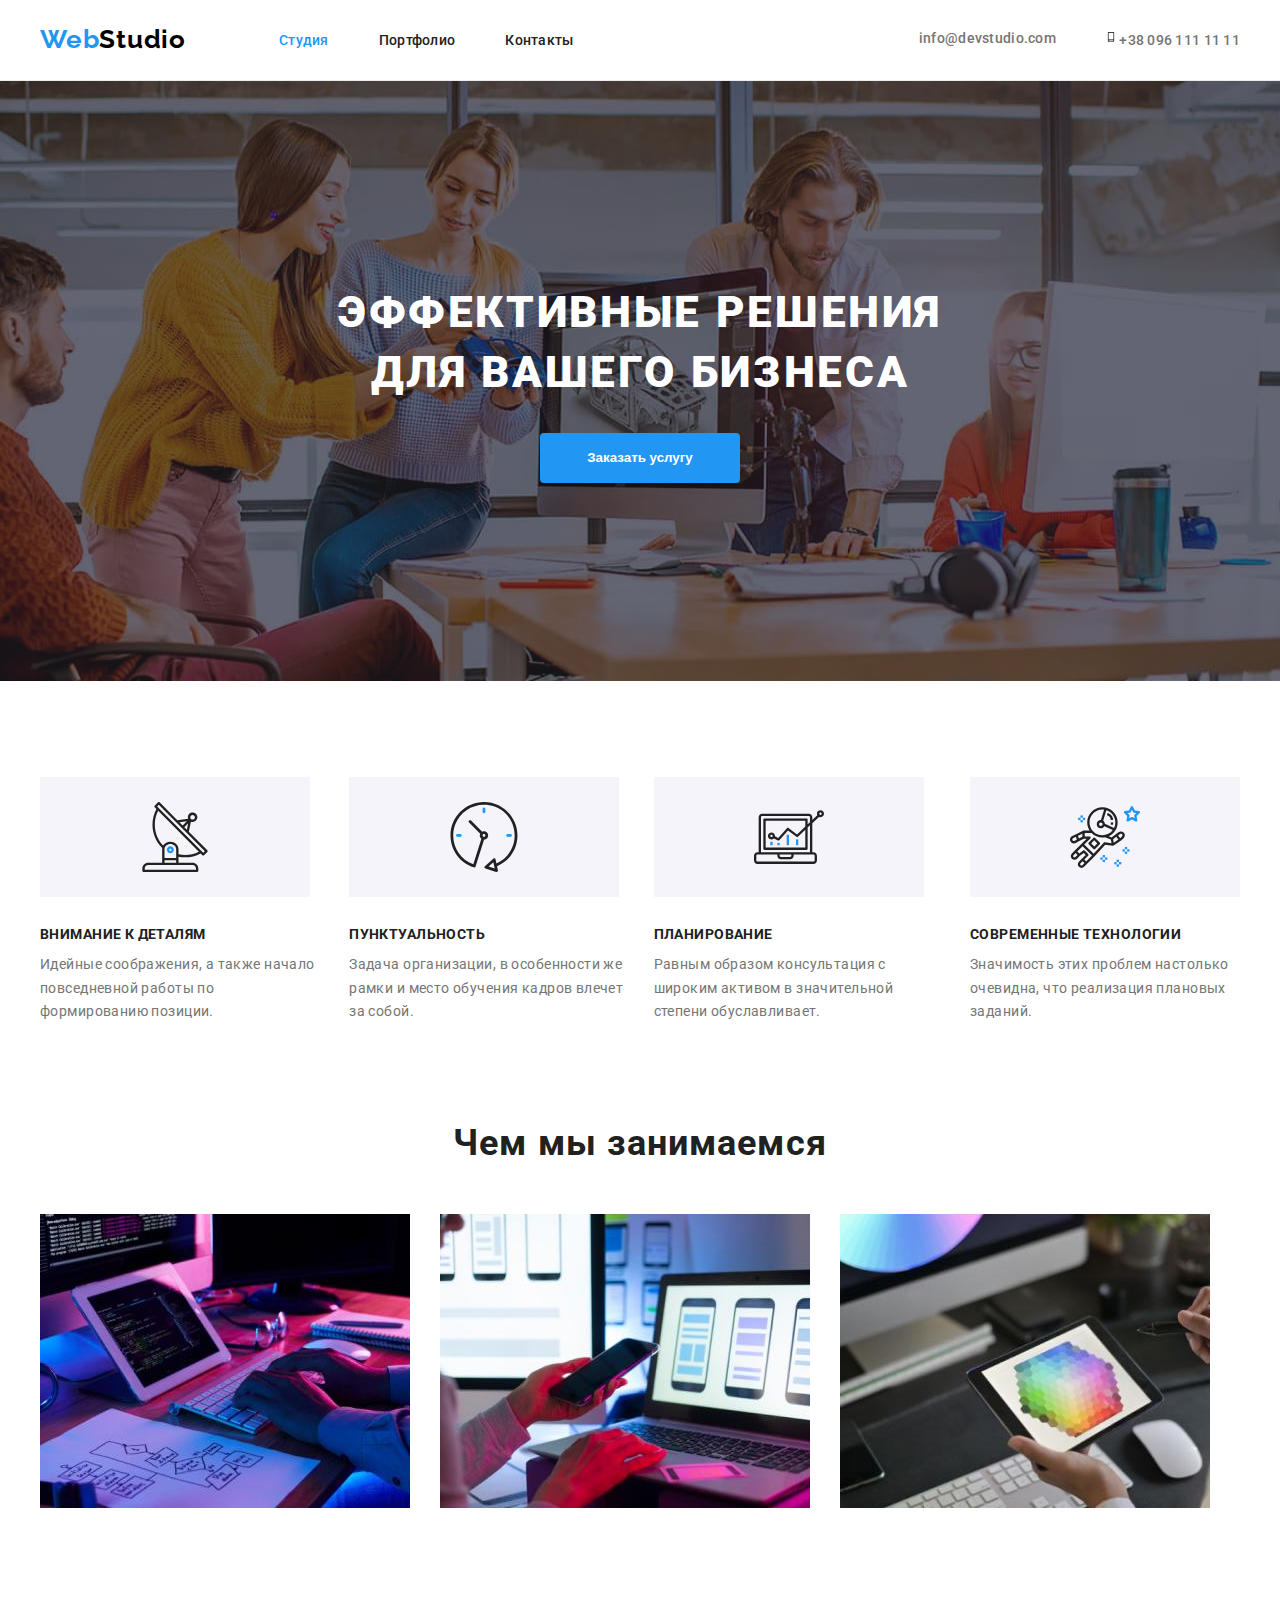
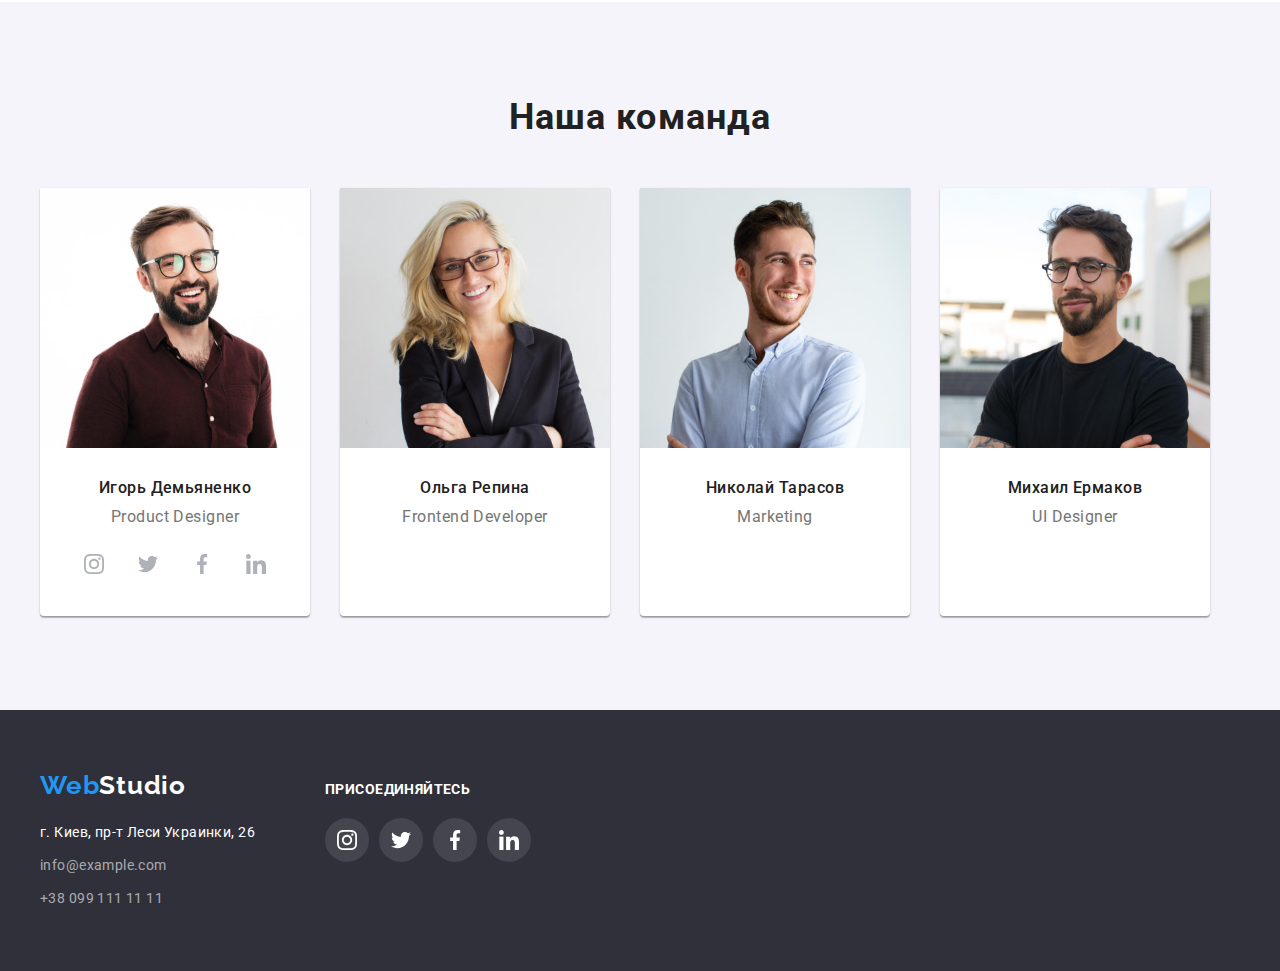
==== index.html @ 4dd2fbbe "сделал футер, но сомнительно" ====
<!DOCTYPE html>
<html lang="ru">
  <head>
    <meta charset="UTF-8" />
    <meta http-equiv="X-UA-Compatible" content="IE=edge" />
    <meta
      name="viewport"
      content="width=device-width, initial-scale=1.0"
    />
    <title>ДЗ-4: Вебстудия</title>
    <link
      href="https://fonts.googleapis.com/css2?family=Raleway:wght@700&family=Roboto:wght@400;500;700;900&display=swap"
      rel="stylesheet"
    />
    <link
      rel="stylesheet"
      href="https://cdnjs.cloudflare.com/ajax/libs/modern-normalize/1.1.0/modern-normalize.min.css"
      integrity="sha512-wpPYUAdjBVSE4KJnH1VR1HeZfpl1ub8YT/NKx4PuQ5NmX2tKuGu6U/JRp5y+Y8XG2tV+wKQpNHVUX03MfMFn9Q=="
      crossorigin="anonymous"
      referrerpolicy="no-referrer"
    />
    <link rel="stylesheet" href="./styles/styles.css" />
  </head>
  <body>
    <header class="header">
      <div class="container">
        <nav class="header-nav">
          <a href="./index.html" class="logo link"
            ><span class="logo-accent">Web</span>Studio</a
          >
          <ul class="header-nav-list list">
            <li class="header-nav-item">
              <a
                href="./index.html"
                class="header-link current-page link"
                >Студия</a
              >
            </li>
            <li class="header-nav-item">
              <a
                href="./portfolio.html"
                class="header-link link"
                >Портфолио</a
              >
            </li>
            <li class="header-nav-item">
              <a href="" class="header-link link"
                >Контакты</a
              >
            </li>
          </ul>
        </nav>
        <ul class="header-contacts list">
          <li class="header-contacts-item">
            <svg
              class="icon-envelope"
              width="16"
              height="12"
            >
              <use
                href="./images/icon/icons.svg#icon-envelope"
                class="envelope-item"
              ></use>
            </svg>
            <a
              href="mailto:info@devstudio.com"
              class="contacts-link link"
              >info@devstudio.com</a
            >
          </li>
          <li class="header-contacts-item">
            <svg
              class="icon-smartphone"
              width="10"
              height="16"
            >
              <use
                href="./images/icon/icons.svg#icon-smartphone"
                class="envelope-item"
              ></use>
            </svg>
            <a
              href="tel:+380961111111"
              class="contacts-link link"
              >+38 096 111 11 11</a
            >
          </li>
        </ul>
      </div>
    </header>
    <main class="main-page">
      <!-- Герой -->
      <section class="hero section">
        <div class="container">
          <h1 class="hero-title">
            Эффективные решения для вашего бизнеса
          </h1>
          <button type="button" class="hero-btn">
            Заказать услугу
          </button>
        </div>
      </section>

      <!-- Наши преимущества -->
      <section class="preferences section">
        <div class="container">
          <ul class="preferences-list list">
            <li class="preferences-item">
              <div class="icon-pref">
                <svg
                  class="icon-antenna"
                  width="70"
                  height="70"
                >
                  <use
                    href="./images/icon/icons.svg#icon-antenna"
                  ></use>
                </svg>
              </div>
              <h3 class="preferences-header">
                Внимание к деталям
              </h3>
              <p class="preferences-text">
                Идейные соображения, а также начало
                повседневной работы по формированию позиции.
              </p>
            </li>
            <li class="preferences-item">
              <div class="icon-pref">
                <svg
                  class="icon-antenna"
                  width="70"
                  height="70"
                >
                  <use
                    href="./images/icon/icons.svg#icon-clock"
                  ></use>
                </svg>
              </div>

              <h3 class="preferences-header">
                Пунктуальность
              </h3>
              <p class="preferences-text">
                Задача организации, в особенности же рамки и
                место обучения кадров влечет за собой.
              </p>
            </li>
            <li class="preferences-item">
              <div class="icon-pref">
                <svg
                  class="icon-antenna"
                  width="70"
                  height="70"
                >
                  <use
                    href="./images/icon/icons.svg#icon-diagram"
                  ></use>
                </svg>
              </div>

              <h3 class="preferences-header">
                Планирование
              </h3>
              <p class="preferences-text">
                Равным образом консультация с широким
                активом в значительной степени
                обуславливает.
              </p>
            </li>
            <li class="preferences-item">
              <div class="icon-pref">
                <svg
                  class="icon-antenna"
                  width="70"
                  height="70"
                >
                  <use
                    href="./images/icon/icons.svg#icon-astronaut"
                  ></use>
                </svg>
              </div>

              <h3 class="preferences-header">
                Современные технологии
              </h3>
              <p class="preferences-text">
                Значимость этих проблем настолько очевидна,
                что реализация плановых заданий.
              </p>
            </li>
          </ul>
        </div>
      </section>

      <!-- Чем мы занимаемся -->
      <section class="whatdowedo section">
        <div class="container">
          <h2 class="whatdowedo-header">
            Чем мы занимаемся
          </h2>
          <ul class="whatdowedo-list list">
            <li class="whatdowedo-item">
              <img
                src="./images/studio/box1.jpg"
                alt="Работа за ноутом"
                width="370"
              />
            </li>
            <li class="whatdowedo-item">
              <img
                src="./images/studio/box2.jpg"
                alt="Работа со смартфоном"
                width="370"
              />
            </li>
            <li class="whatdowedo-item">
              <img
                src="./images/studio/box3.jpg"
                alt="Работа с планшетом"
                width="370"
              />
            </li>
          </ul>
        </div>
      </section>

      <!-- Наша команда -->
      <section class="our-team section">
        <div class="container">
          <h2 class="our-team-header">Наша команда</h2>
          <ul class="our-team-list list">
            <li class="our-team-item">
              <img
                src="./images/studio/employee-igor.jpg"
                alt="Фото Игорь Демьяненко"
                width="270"
              />
              <div class="team-name-info">
                <h3 class="our-team-name">
                  Игорь Демьяненко
                </h3>
                <p class="our-team-position">
                  Product Designer
                </p>
                <ul class="soc-list list">
                  <li class="soc-item">
                    <a href="" class="soc-link link">
                      <svg
                        width="20"
                        height="20"
                        class="soc-icon"
                      >
                        <use
                          href="./images/icon/icons.svg#icon-instagram"
                        ></use>
                      </svg>
                    </a>
                  </li>
                  <li class="soc-item">
                    <a href="" class="soc-link">
                      <svg
                        width="20"
                        height="20"
                        class="soc-icon"
                      >
                        <use
                          href="./images/icon/icons.svg#icon-twitter"
                        ></use>
                      </svg>
                    </a>
                  </li>
                  <li class="soc-item">
                    <a href="" class="soc-link">
                      <svg
                        width="20"
                        height="20"
                        class="soc-icon"
                      >
                        <use
                          href="./images/icon/icons.svg#icon-facebook"
                        ></use>
                      </svg>
                    </a>
                  </li>
                  <li class="soc-item">
                    <a href="" class="soc-link">
                      <svg
                        width="20"
                        height="20"
                        class="soc-icon"
                      >
                        <use
                          href="./images/icon/icons.svg#icon-linkedin"
                        ></use>
                      </svg>
                    </a>
                  </li>
                </ul>
              </div>
            </li>
            <li class="our-team-item">
              <img
                src="./images/studio/employee-olga.jpg"
                alt="Фото Ольга Репина"
                width="270"
              />
              <div class="team-name-info">
                <h3 class="our-team-name">Ольга Репина</h3>
                <p class="our-team-position">
                  Frontend Developer
                </p>
              </div>
            </li>
            <li class="our-team-item">
              <img
                src="./images/studio/employee-nikolay.jpg"
                alt="Фото Николай Тарасов"
                width="270"
              />
              <div class="team-name-info">
                <h3 class="our-team-name">
                  Николай Тарасов
                </h3>
                <p class="our-team-position">Marketing</p>
              </div>
            </li>
            <li class="our-team-item">
              <img
                src="./images/studio/employee-miha.jpg"
                alt="Фото Михаил Ермаков"
                width="270"
              />
              <div class="team-name-info">
                <h3 class="our-team-name">
                  Михаил Ермаков
                </h3>
                <p class="our-team-position">UI Designer</p>
              </div>
            </li>
          </ul>
        </div>
      </section>
    </main>
    <footer class="footer">
      <div class="container">
        <div class="footer-content">
          <div class="footer-logo-address">
            <a
              href="./index.html"
              class="logo logo-alt link"
              ><span class="logo-accent">Web</span>Studio</a
            >
            <address class="footer-address">
              <ul class="list">
                <li class="address-street address-item">
                  <a
                    href="https://goo.gl/maps/F9pcSYnHc2C2oxdA9"
                    target="_blank"
                    class="footer-link link"
                    >г. Киев, пр-т Леси Украинки, 26</a
                  >
                </li>
                <li class="address-item">
                  <a
                    href="mailto:info@example.com"
                    class="footer-link link"
                    >info@example.com</a
                  >
                </li>
                <li class="address-item">
                  <a
                    href="tel:+380991111111"
                    class="footer-link link"
                    >+38 099 111 11 11</a
                  >
                </li>
              </ul>
            </address>
          </div>
          <div class="footer-social">
            <p class="soc-join">присоединяйтесь</p>
            <ul class="soc-list list">
              <li class="soc-item">
                <a href="" class="soc-link link">
                  <svg
                    width="20"
                    height="20"
                    class="soc-icon-footer"
                  >
                    <use
                      href="./images/icon/icons.svg#icon-instagram"
                    ></use>
                  </svg>
                </a>
              </li>
              <li class="soc-item">
                <a href="" class="soc-link">
                  <svg
                    width="20"
                    height="20"
                    class="soc-icon-footer"
                  >
                    <use
                      href="./images/icon/icons.svg#icon-twitter"
                    ></use>
                  </svg>
                </a>
              </li>
              <li class="soc-item">
                <a href="" class="soc-link">
                  <svg
                    width="20"
                    height="20"
                    class="soc-icon-footer"
                  >
                    <use
                      href="./images/icon/icons.svg#icon-facebook"
                    ></use>
                  </svg>
                </a>
              </li>
              <li class="soc-item">
                <a href="" class="soc-link">
                  <svg
                    width="20"
                    height="20"
                    class="soc-icon-footer"
                  >
                    <use
                      href="./images/icon/icons.svg#icon-linkedin"
                    ></use>
                  </svg>
                </a>
              </li>
            </ul>
          </div>
        </div>
      </div>
    </footer>
  </body>
</html>
---- styles/styles.css ----
:root {
  --text-color-main: #212121;
  --text-color-secondary: #757575;
  --text-colot-accent: #2196f3;
  --text-color-alt: #fff;
  --logo-color: #000;
  --bgc-color-main: #e5e5e5;
  --bgc-color-secondary: #f5f4fa;
  --btn-color-focus: #188ce8;
  --btn-color-social-focus: #2196f3;
  --text-color-footer: #2f303a;
  --icon-fill: #afb1b8;
}

body {
  font-family: "Roboto", sans-serif;
  color: var(--text-color-secondary);
}

.list {
  list-style: none;
  margin: 0;
}

.link {
  text-decoration: none;
}

/* Hiding class, making content visible only to screen readers but not visually */
.hidden {
  clip: rect(0 0 0 0);
  clip-path: inset(50%);
  height: 1px;
  overflow: hidden;
  position: absolute;
  white-space: nowrap;
  width: 1px;
}

/* agent Styles reset */
body,
h1,
h2,
h3,
ul,
ol,
p {
  margin: 0;
  padding: 0;
}

/* універсальний контейнер для всіх блоків */
.container {
  width: 1200px;
  margin: 0 auto;
  padding-left: 15px;
  padding-right: 15px;
  /* outline: 1px solid tomato; */
}

.section {
  padding-bottom: 94px;
}
/* ========================HEADER====================== */
.header {
  background-color: var(--text-color-alt);
  padding-top: 24px;
  padding-bottom: 25px;
  border-bottom: 1px solid #ececec;
}

.header-nav {
  display: flex;
  align-items: center;
}

.header-nav-list {
  display: flex;
  align-items: center;
}

.header-nav-item:not(:last-child) {
  margin-right: 50px;
}

.logo {
  color: var(--logo-color);
  font-family: "Raleway", sans-serif;
  font-weight: 700;
  font-size: 26px;
  line-height: 1.19;
  letter-spacing: 0.03em;
  margin-right: 93px;
}
.logo-accent {
  color: var(--text-colot-accent);
}

.header-link,
.header-contacts {
  color: var(--text-color-main);
  font-weight: 500;
  font-size: 14px;
  line-height: 1.14;
  letter-spacing: 0.02em;
}

.header-contacts {
  display: flex;
  margin-left: auto;
  align-items: center;
}

.header-link:focus,
.contacts-link:focus,
.header-link:hover,
.contacts-link:hover {
  color: var(--text-colot-accent);
  cursor: pointer;
}

.current-page {
  color: var(--text-colot-accent);
}
.contacts-link {
  color: var(--text-color-secondary);
}

.header-contacts-item:not(:last-child) {
  margin-right: 50px;
}

.header .container {
  display: flex;
  align-items: center;
}

.icon-smartphone {
}

.icon-envelope {
}

/* ========================FOOTER====================== */

.footer {
  background-color: var(--text-color-footer);
  padding-top: 60px;
  padding-bottom: 60px;
}

.logo-alt {
  display: inline-block;
  color: var(--text-color-alt);
  margin-bottom: 20px;
  margin-right: 0;
}

.address-street > .footer-link {
  color: var(--text-color-alt);
}

.footer-link {
  font-style: normal;
  font-size: 14px;
  line-height: 1.71;
  letter-spacing: 0.03em;
  color: rgba(255, 255, 255, 0.6);
}

.footer-link:hover,
.footer-link:focus {
  color: var(--text-colot-accent);
  cursor: pointer;
}

.address-item:not(:last-child) {
  margin-bottom: 9px;
}

.soc-join {
  color: var(--text-color-alt);
  font-weight: 700;
  font-size: 14px;
  line-height: 1.14;
  letter-spacing: 0.03em;
  text-transform: uppercase;
  margin-bottom: 20px;
}

.footer-logo-address {
  margin-right: 70px;
}

.footer-content {
  display: flex;
  justify-content: flex-start;
  align-items: center;
}

.soc-link {
  background-color: rgba(255, 255, 255, 0.1);
  margin-right: 10px;
}

.footer-social {
  align-self: flex-start;
margin-top: 12px;
}

.soc-icon-footer {
  fill: var(--text-color-alt);
}

.soc-link:nth-child(4) {
  margin-right: 0;
}

/* ========================/// STUDIO ///====================== */

/* ========================MAIN====================== */

/* ========================HERO====================== */

.hero {
  max-width: 1600px;
  margin: 0 auto;
  background-color: #c4c4c4;
  text-align: center;
  padding-top: 202px;
  padding-bottom: 198px;

  background-image: linear-gradient(
      rgba(47, 48, 58, 0.4),
      rgba(47, 48, 58, 0.4)
    ),
    url(../images/studio/bgr-office.jpg);
  background-repeat: no-repeat;
  background-position: center;
  background-size: cover;
}

.hero-title {
  margin-right: auto;
  margin-left: auto;
  margin-bottom: 30px;
  max-width: 696px;

  color: var(--text-color-alt);
  font-weight: 900;
  font-size: 44px;
  line-height: 1.36;
  letter-spacing: 0.06em;
  text-transform: uppercase;
}

.hero-btn {
  margin-right: auto;
  margin-left: auto;
  min-width: 200px;
  min-height: 50px;

  font-weight: 700;
  color: var(--text-color-alt);
  background-color: var(--text-colot-accent);
  cursor: pointer;
  padding: 10px 32px;
  border: none;
  border-radius: 4px;
  box-shadow: 0px 4px 4px rgba(0, 0, 0, 0.15);
  border-color: var(--text-colot-accent);
}

.hero-btn:focus,
.hero-btn:hover {
  background-color: var(--btn-color-focus);
}

/* ========================PREFERENCES====================== */
.preferences {
  padding-top: 96px;
}

.preferences-list {
  display: flex;
}

.preferences-item:not(:last-child) {
  margin-right: 30px;
}

.preferences-header {
  min-width: 270px;
  min-height: 16px;

  color: var(--text-color-main);
  font-size: 14px;
  line-height: 1.14;
  letter-spacing: 0.03em;
  text-transform: uppercase;
  margin-bottom: 10px;
}
.preferences-text {
  min-width: 270px;
  min-height: 75px;

  font-size: 14px;
  line-height: 1.71;
  letter-spacing: 0.03em;
}

/* .preferences-header:nth-child(1)::before {
  content: '';
  display: block;
  height: 120px;
  background-color: var(--bgc-color-secondary);
  margin-bottom: 30px;
} */

.icon-pref {
  width: 270px;
  height: 120px;
  background-color: var(--bgc-color-secondary);

  display: flex;
  justify-content: center;
  align-items: center;
  margin-bottom: 30px;
}

/* ========================На каких устройствах мы работаем====================== */

.whatdowedo-header,
.our-team-header {
  color: var(--text-color-main);
  font-size: 36px;
  line-height: 1.17;
  text-align: center;
  letter-spacing: 0.03em;
  margin-bottom: 50px;
}

.whatdowedo-list {
  display: flex;
}

.whatdowedo-item:not(last-child) {
  margin-right: 30px;
}

.whatdowedo-item > img {
  display: block;
}
/* ========================our-team====================== */

.our-team {
  background-color: var(--bgc-color-secondary);
  padding-top: 94px;
}

.our-team-list {
  display: flex;
}

.our-team-item:not(:last-child) {
  margin-right: 30px;
}

.our-team-item {
  background-color: var(--text-color-alt);
  max-width: 270px;
  border-radius: 0px 0px 4px 4px;
  box-shadow: 0px 1px 3px rgba(0, 0, 0, 0.12),
    0px 1px 1px rgba(0, 0, 0, 0.14),
    0px 2px 1px rgba(0, 0, 0, 0.2);
}

.our-team-item > img {
  display: block;
}

.our-team-name {
  color: var(--text-color-main);
  font-weight: 500;
  font-size: 16px;
  line-height: 1.19;
  text-align: center;
  letter-spacing: 0.03em;
  margin-bottom: 10px;
}

.our-team-position {
  font-size: 16px;
  line-height: 1.19;
  text-align: center;
  letter-spacing: 0.03em;
  margin-bottom: 16px;
}

.team-name-info {
  padding: 30px 32px;
}

.soc-list {
  display: flex;
  justify-content: space-between;
}

.soc-link {
  display: flex;
  justify-content: center;
  align-items: center;
  width: 44px;
  height: 44px;
  border-radius: 50%;
}

.soc-link:hover,
.soc-link:focus {
  background-color: var(--btn-color-social-focus);
}

.soc-icon {
  fill: var(--icon-fill);
}

.soc-link:hover .soc-icon {
  fill: var(--text-color-alt);
}

/* ========================/// PORTFOLIO ///====================== */
.gallery-section {
  padding-top: 94px;
}

/* ======================== fiter buttons ====================== */

.filter {
  display: flex;
  margin-bottom: 50px;
  justify-content: center;
}

.filter-btn {
  padding: 6px 22px;
  border-radius: 4px;
  border-color: transparent;

  color: var(--text-color-main);
  background-color: var(--bgc-color-secondary);
  font-family: inherit;
  font-weight: 500;
  font-size: 16px;
  line-height: 1.62;
  text-align: center;
  letter-spacing: 0.03em;
  cursor: pointer;
}

.filter-btn-item:not(:last-child) {
  margin-right: 8px;
}

.filter-btn:hover,
.filter-btn:focus {
  color: var(--text-color-alt);
  background-color: var(--text-colot-accent);
}

/* ======================== Gallery ====================== */

.gallery-list {
  display: flex;
  flex-wrap: wrap;
  /* margin: -15px; */
  margin-right: -30px;
  margin-bottom: -30px;
}

.gallery-item {
  flex-basis: calc(100% / 3 - 30px);
  /* margin: 15px; */
  margin-right: 30px;
  margin-bottom: 30px;
}

/* .gallery-item:not(:nth-child(3n)) {
  margin-right: 30px;
}

.gallery-item:not(:nth-last-child(-n + 3)) {
  margin-bottom: 30px;
} */

.gallery-img > img {
  display: block;
}

.gallery-text {
  padding: 20px 24px;
  border-left: 1px solid #eeeeee;
  border-right: 1px solid #eeeeee;
  border-bottom: 1px solid #eeeeee;
}

.card-name {
  margin-bottom: 4px;

  color: var(--text-color-main);
  font-size: 18px;
  line-height: 2;
  letter-spacing: 0.06em;
}

.card-filter {
  color: var(--text-color-secondary);
  font-size: 16px;
  line-height: 1.88;
  letter-spacing: 0.03em;
}
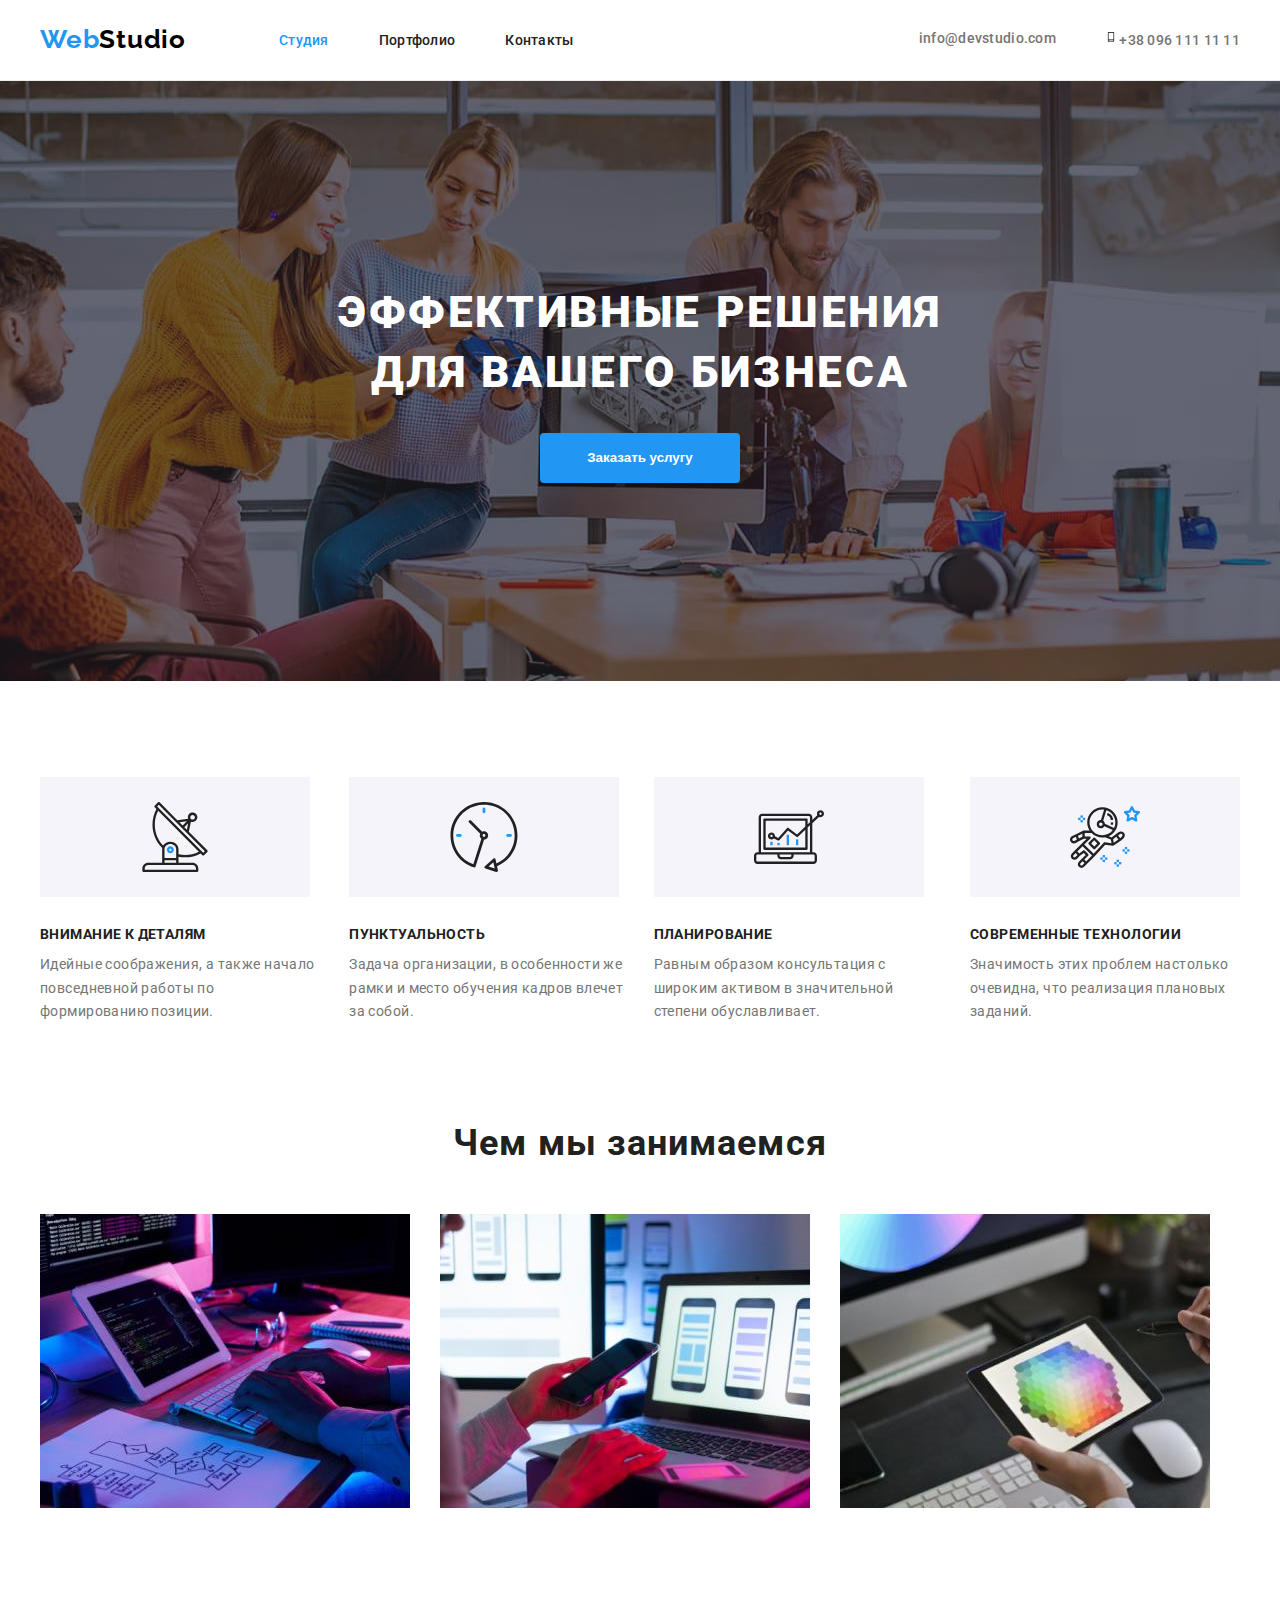
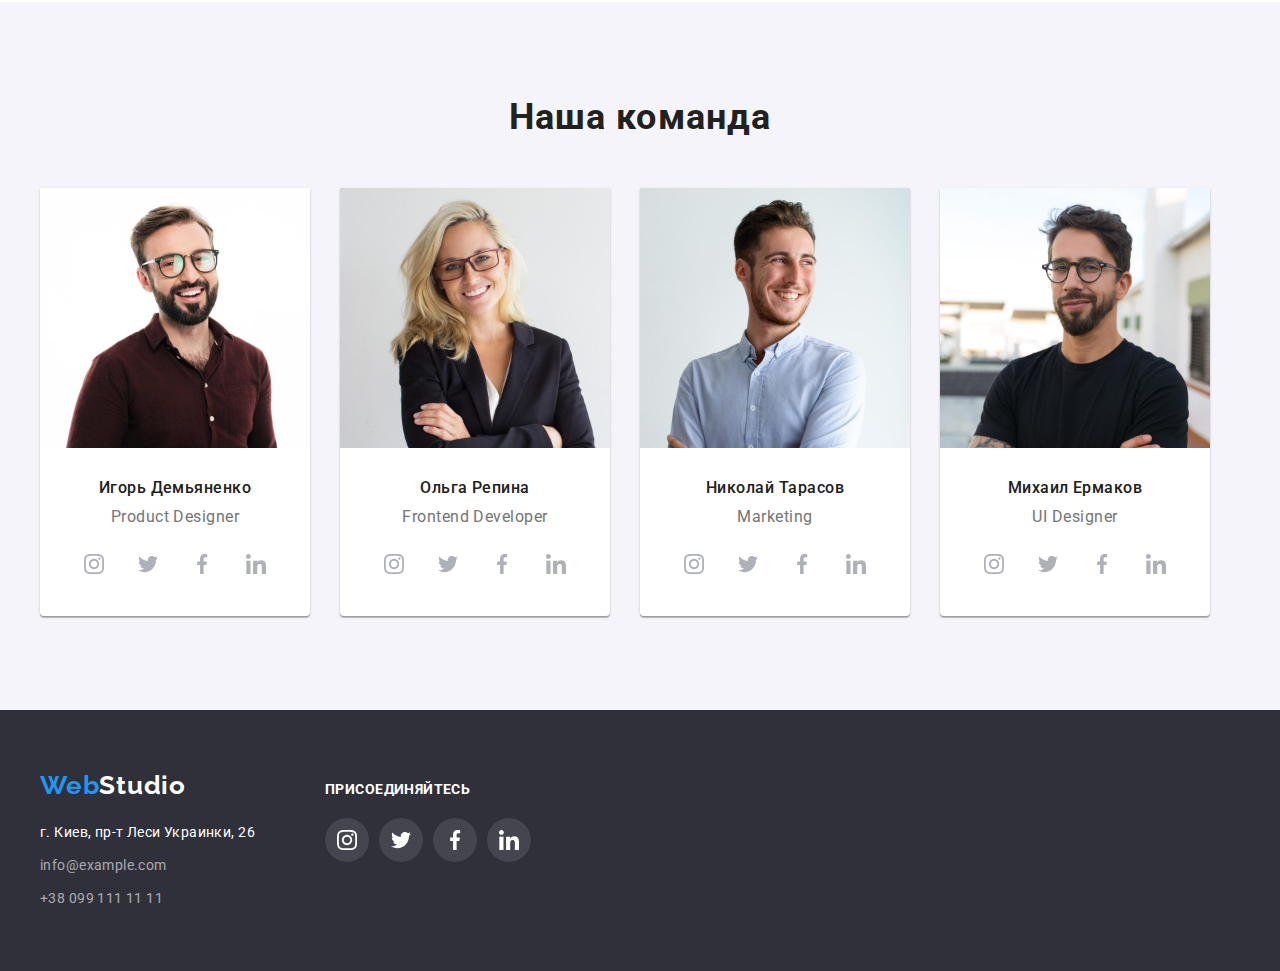
==== commit 938424f7: "соц сети у всей команды" ====
--- a/index.html
+++ b/index.html
@@ -310,6 +310,60 @@
                 <p class="our-team-position">
                   Frontend Developer
                 </p>
+                <ul class="soc-list list">
+                  <li class="soc-item">
+                    <a href="" class="soc-link link">
+                      <svg
+                        width="20"
+                        height="20"
+                        class="soc-icon"
+                      >
+                        <use
+                          href="./images/icon/icons.svg#icon-instagram"
+                        ></use>
+                      </svg>
+                    </a>
+                  </li>
+                  <li class="soc-item">
+                    <a href="" class="soc-link">
+                      <svg
+                        width="20"
+                        height="20"
+                        class="soc-icon"
+                      >
+                        <use
+                          href="./images/icon/icons.svg#icon-twitter"
+                        ></use>
+                      </svg>
+                    </a>
+                  </li>
+                  <li class="soc-item">
+                    <a href="" class="soc-link">
+                      <svg
+                        width="20"
+                        height="20"
+                        class="soc-icon"
+                      >
+                        <use
+                          href="./images/icon/icons.svg#icon-facebook"
+                        ></use>
+                      </svg>
+                    </a>
+                  </li>
+                  <li class="soc-item">
+                    <a href="" class="soc-link">
+                      <svg
+                        width="20"
+                        height="20"
+                        class="soc-icon"
+                      >
+                        <use
+                          href="./images/icon/icons.svg#icon-linkedin"
+                        ></use>
+                      </svg>
+                    </a>
+                  </li>
+                </ul>
               </div>
             </li>
             <li class="our-team-item">
@@ -323,6 +377,60 @@
                   Николай Тарасов
                 </h3>
                 <p class="our-team-position">Marketing</p>
+                <ul class="soc-list list">
+                  <li class="soc-item">
+                    <a href="" class="soc-link link">
+                      <svg
+                        width="20"
+                        height="20"
+                        class="soc-icon"
+                      >
+                        <use
+                          href="./images/icon/icons.svg#icon-instagram"
+                        ></use>
+                      </svg>
+                    </a>
+                  </li>
+                  <li class="soc-item">
+                    <a href="" class="soc-link">
+                      <svg
+                        width="20"
+                        height="20"
+                        class="soc-icon"
+                      >
+                        <use
+                          href="./images/icon/icons.svg#icon-twitter"
+                        ></use>
+                      </svg>
+                    </a>
+                  </li>
+                  <li class="soc-item">
+                    <a href="" class="soc-link">
+                      <svg
+                        width="20"
+                        height="20"
+                        class="soc-icon"
+                      >
+                        <use
+                          href="./images/icon/icons.svg#icon-facebook"
+                        ></use>
+                      </svg>
+                    </a>
+                  </li>
+                  <li class="soc-item">
+                    <a href="" class="soc-link">
+                      <svg
+                        width="20"
+                        height="20"
+                        class="soc-icon"
+                      >
+                        <use
+                          href="./images/icon/icons.svg#icon-linkedin"
+                        ></use>
+                      </svg>
+                    </a>
+                  </li>
+                </ul>
               </div>
             </li>
             <li class="our-team-item">
@@ -336,6 +444,60 @@
                   Михаил Ермаков
                 </h3>
                 <p class="our-team-position">UI Designer</p>
+                <ul class="soc-list list">
+                  <li class="soc-item">
+                    <a href="" class="soc-link link">
+                      <svg
+                        width="20"
+                        height="20"
+                        class="soc-icon"
+                      >
+                        <use
+                          href="./images/icon/icons.svg#icon-instagram"
+                        ></use>
+                      </svg>
+                    </a>
+                  </li>
+                  <li class="soc-item">
+                    <a href="" class="soc-link">
+                      <svg
+                        width="20"
+                        height="20"
+                        class="soc-icon"
+                      >
+                        <use
+                          href="./images/icon/icons.svg#icon-twitter"
+                        ></use>
+                      </svg>
+                    </a>
+                  </li>
+                  <li class="soc-item">
+                    <a href="" class="soc-link">
+                      <svg
+                        width="20"
+                        height="20"
+                        class="soc-icon"
+                      >
+                        <use
+                          href="./images/icon/icons.svg#icon-facebook"
+                        ></use>
+                      </svg>
+                    </a>
+                  </li>
+                  <li class="soc-item">
+                    <a href="" class="soc-link">
+                      <svg
+                        width="20"
+                        height="20"
+                        class="soc-icon"
+                      >
+                        <use
+                          href="./images/icon/icons.svg#icon-linkedin"
+                        ></use>
+                      </svg>
+                    </a>
+                  </li>
+                </ul>
               </div>
             </li>
           </ul>
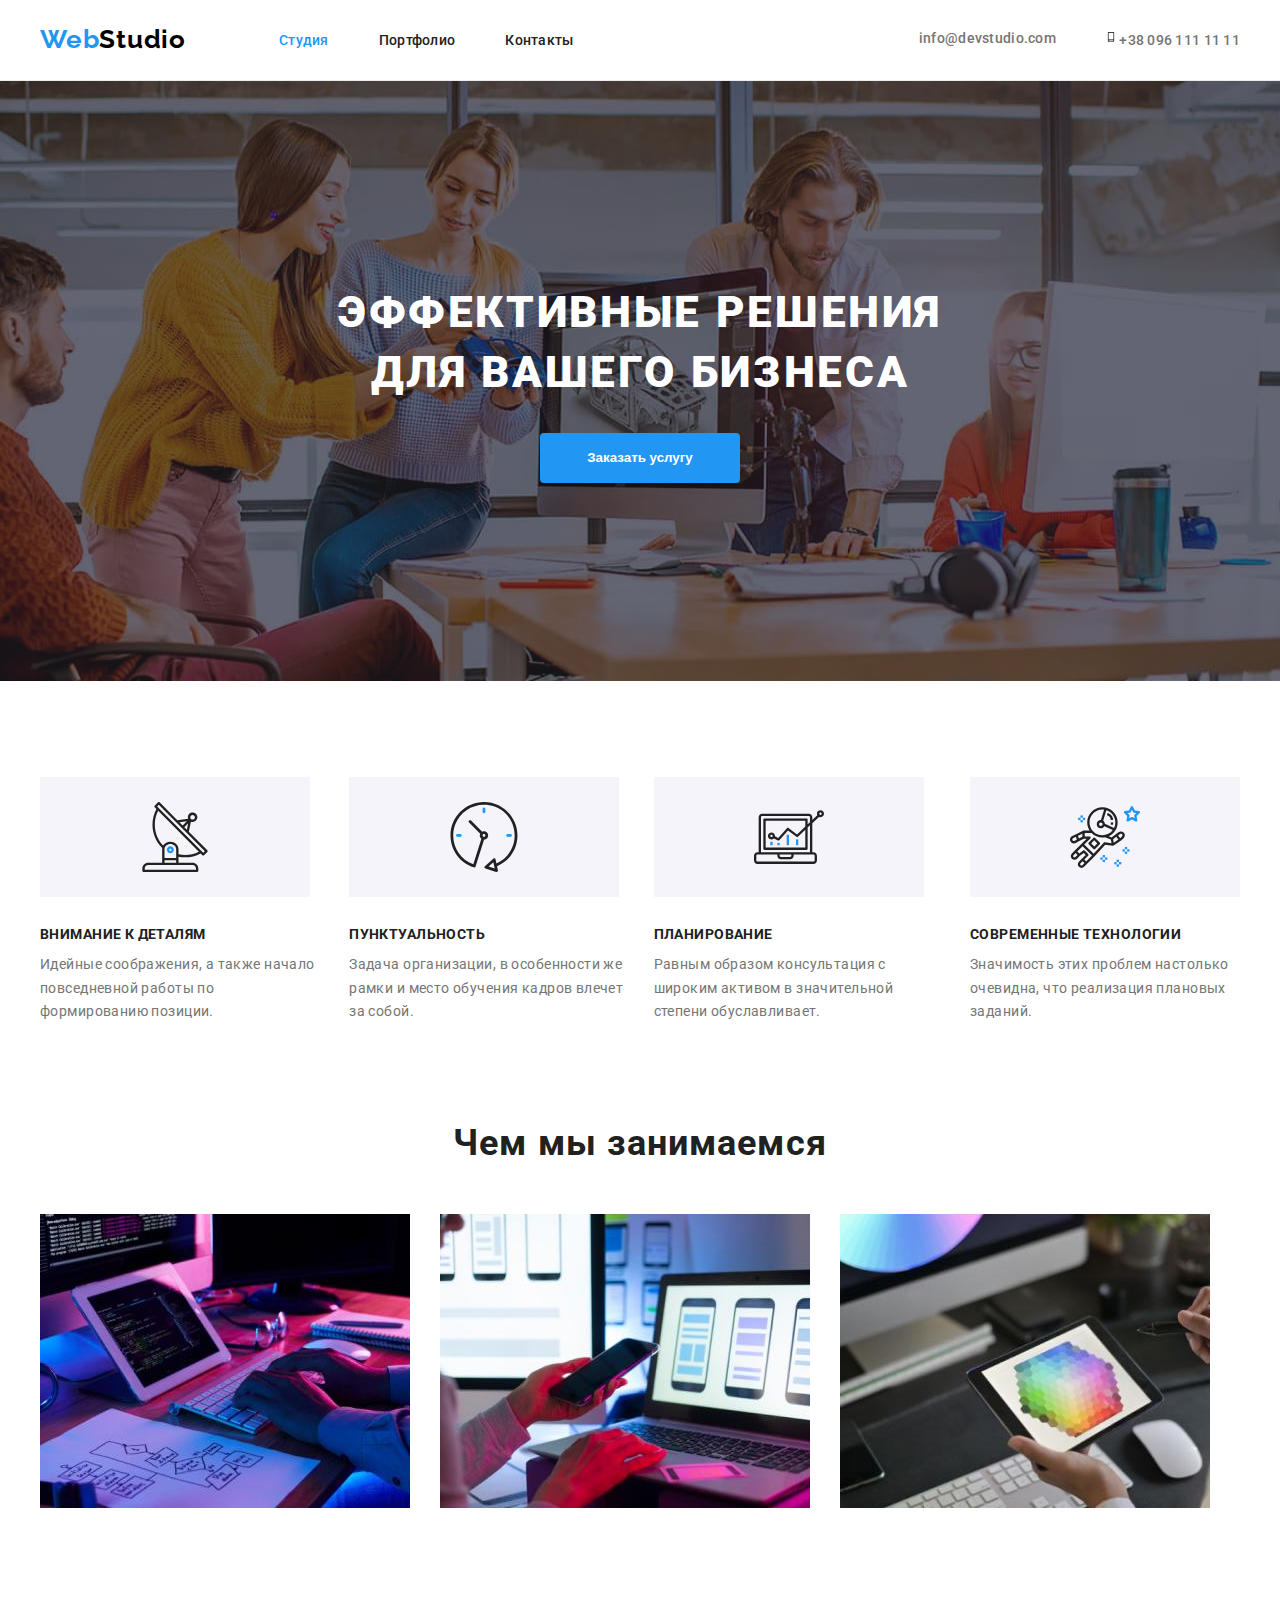
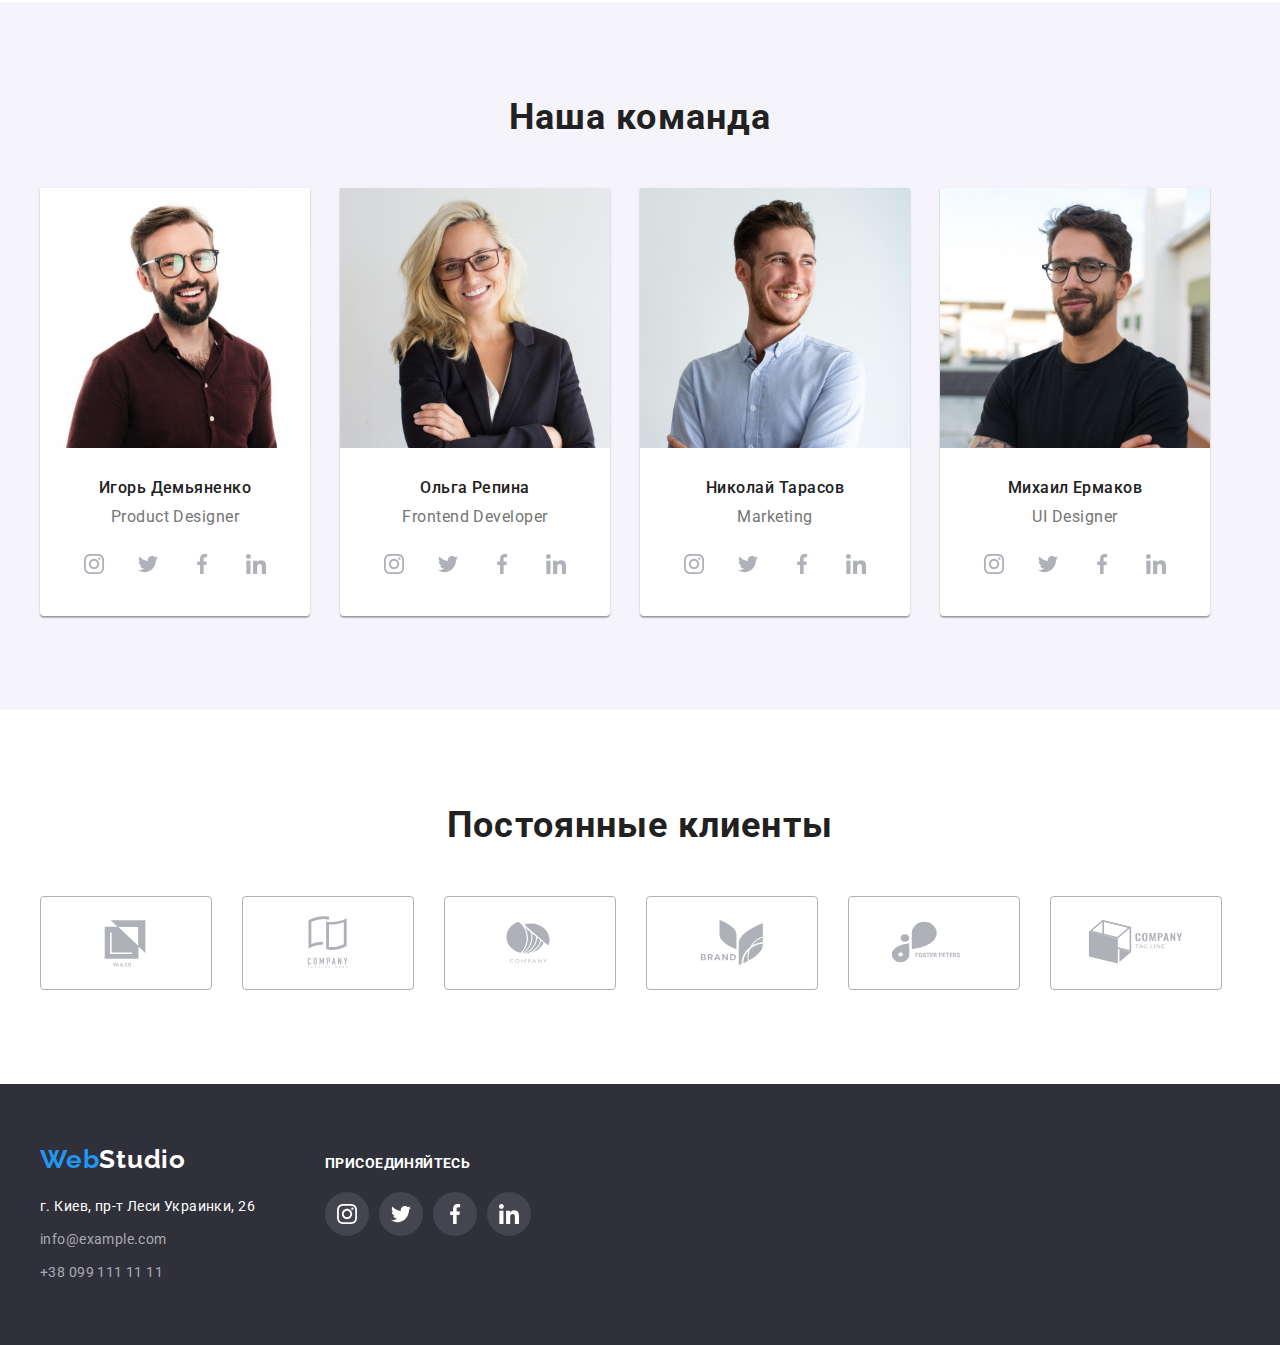
==== commit 590527db: "добавил постоянные клиенты и их правильные лого" ====
--- a/index.html
+++ b/index.html
@@ -196,7 +196,7 @@
       <!-- Чем мы занимаемся -->
       <section class="whatdowedo section">
         <div class="container">
-          <h2 class="whatdowedo-header">
+          <h2 class="whatdowedo-header general-header">
             Чем мы занимаемся
           </h2>
           <ul class="whatdowedo-list list">
@@ -228,7 +228,7 @@
       <!-- Наша команда -->
       <section class="our-team section">
         <div class="container">
-          <h2 class="our-team-header">Наша команда</h2>
+          <h2 class="our-team-header general-header">Наша команда</h2>
           <ul class="our-team-list list">
             <li class="our-team-item">
               <img
@@ -499,6 +499,43 @@
                   </li>
                 </ul>
               </div>
+            </li>
+          </ul>
+        </div>
+      </section>
+      <section class="our-clients section">
+        <div class="container">
+          <h2 class="our-clients-header general-header">Постоянные клиенты</h2>
+          <ul class="client-list">
+            <li class="client-item">
+              <svg class="client-icon" width="106" height="60">
+                <use href="./images/icon/icons.svg#icon-company-logo-4"></use>
+              </svg>
+            </li>
+            <li class="client-item">
+              <svg class="client-icon" width="106" height="60">
+                <use href="./images/icon/icons.svg#icon-company-logo-3"></use>
+              </svg>
+            </li>
+            <li class="client-item">
+              <svg class="client-icon" width="106" height="60">
+                <use href="./images/icon/icons.svg#icon-company-logo-2"></use>
+              </svg>
+            </li>
+            <li class="client-item">
+              <svg class="client-icon" width="106" height="60">
+                <use href="./images/icon/icons.svg#icon-company-logo-6"></use>
+              </svg>
+            </li>
+            <li class="client-item">
+              <svg class="client-icon" width="106" height="60">
+                <use href="./images/icon/icons.svg#icon-company-logo-1"></use>
+              </svg>
+            </li>
+            <li class="client-item">
+              <svg class="client-icon" width="106" height="60">
+                <use href="./images/icon/icons.svg#icon-company-logo-5"></use>
+              </svg>
             </li>
           </ul>
         </div>
--- a/styles/styles.css
+++ b/styles/styles.css
@@ -10,6 +10,7 @@
   --btn-color-social-focus: #2196f3;
   --text-color-footer: #2f303a;
   --icon-fill: #afb1b8;
+  --icon-company-fill: #afb1b8;
 }
 
 body {
@@ -179,13 +180,14 @@
 }
 
 .soc-join {
+  margin-bottom: 20px;
+
   color: var(--text-color-alt);
   font-weight: 700;
   font-size: 14px;
   line-height: 1.14;
   letter-spacing: 0.03em;
   text-transform: uppercase;
-  margin-bottom: 20px;
 }
 
 .footer-logo-address {
@@ -205,7 +207,7 @@
 
 .footer-social {
   align-self: flex-start;
-margin-top: 12px;
+  margin-top: 12px;
 }
 
 .soc-icon-footer {
@@ -330,8 +332,7 @@
 
 /* ========================На каких устройствах мы работаем====================== */
 
-.whatdowedo-header,
-.our-team-header {
+.general-header {
   color: var(--text-color-main);
   font-size: 36px;
   line-height: 1.17;
@@ -428,6 +429,35 @@
   fill: var(--text-color-alt);
 }
 
+/* ======================== НАШИ КЛИЕНТЫ ====================== */
+.our-clients {
+  padding-top: 94px;
+}
+.client-list {
+  margin-top: 50px;
+  display: flex;
+}
+
+.client-item {
+  display: flex;
+  justify-content: center;
+  align-items: center;
+  margin-right: 30px;
+
+  width: 170px;
+  height: 92px;
+  border: 1px solid rgba(175, 177, 184, 1);
+  border-radius: 4px;
+}
+
+.client-item:nth-child(6) {
+  margin-right: 0;
+}
+
+.client-icon {
+  fill: var(--icon-company-fill);
+}
+
 /* ========================/// PORTFOLIO ///====================== */
 .gallery-section {
   padding-top: 94px;
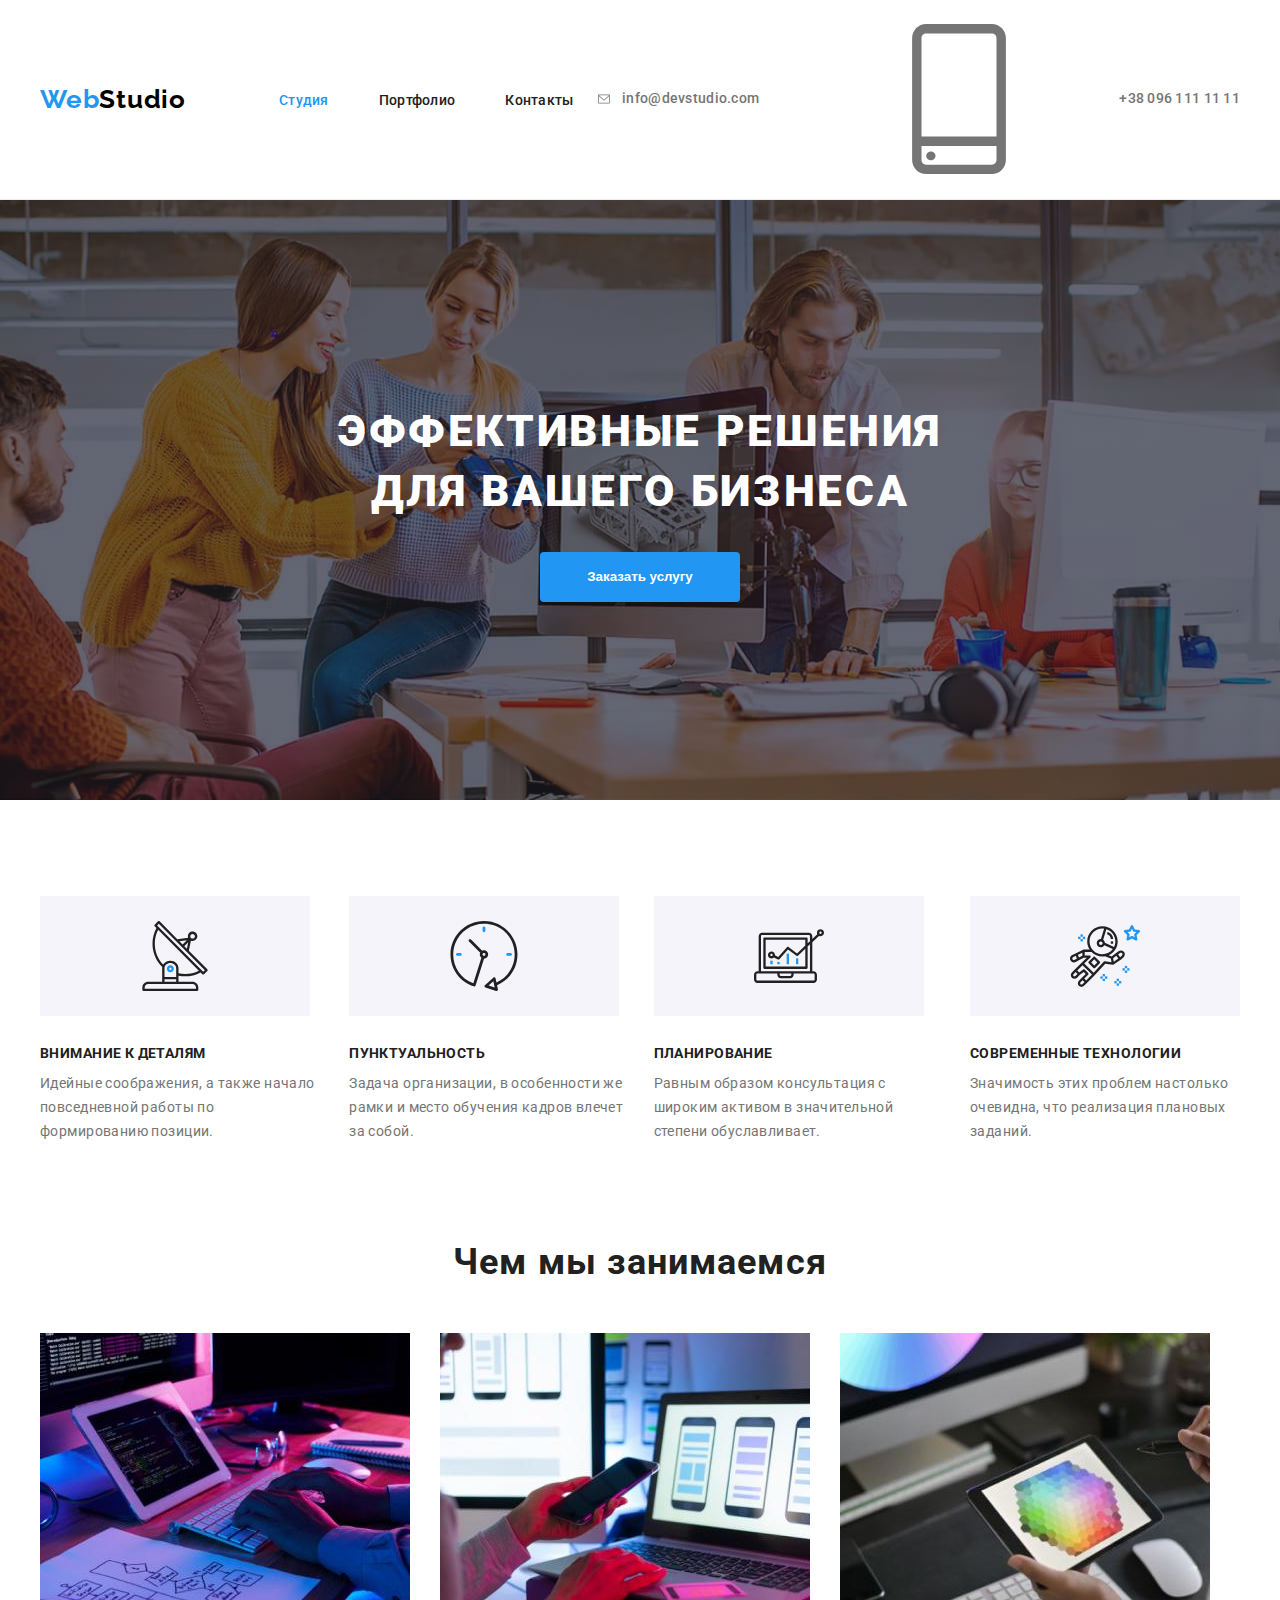
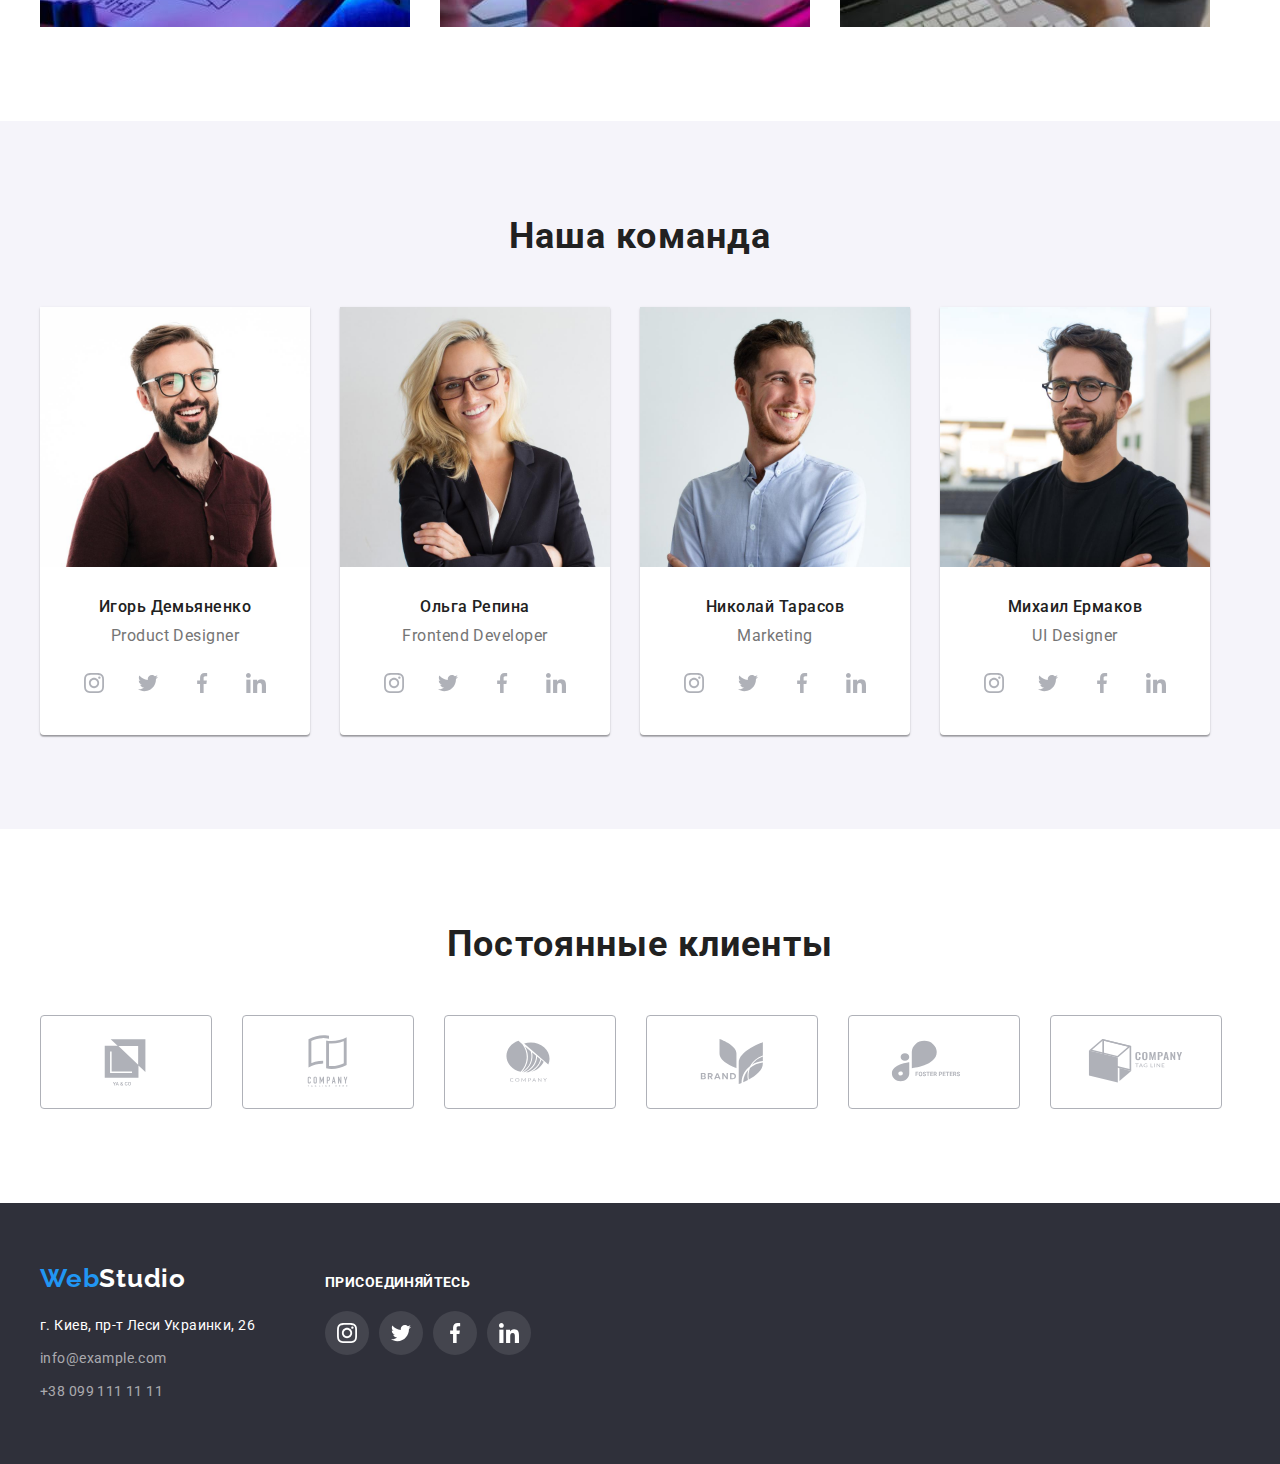
==== commit 7ba3e377: "остался хедер" ====
--- a/index.html
+++ b/index.html
@@ -55,8 +55,7 @@
             <svg
               class="icon-envelope"
               width="16"
-              height="12"
-            >
+              height="12"            >
               <use
                 href="./images/icon/icons.svg#icon-envelope"
                 class="envelope-item"
@@ -71,8 +70,7 @@
           <li class="header-contacts-item">
             <svg
               class="icon-smartphone"
-              width="10"
-              height="16"
+          
             >
               <use
                 href="./images/icon/icons.svg#icon-smartphone"
@@ -228,7 +226,9 @@
       <!-- Наша команда -->
       <section class="our-team section">
         <div class="container">
-          <h2 class="our-team-header general-header">Наша команда</h2>
+          <h2 class="our-team-header general-header">
+            Наша команда
+          </h2>
           <ul class="our-team-list list">
             <li class="our-team-item">
               <img
@@ -503,38 +503,78 @@
           </ul>
         </div>
       </section>
+
+      <!-- Наши постоянные клиенты -->
       <section class="our-clients section">
         <div class="container">
-          <h2 class="our-clients-header general-header">Постоянные клиенты</h2>
+          <h2 class="our-clients-header general-header">
+            Постоянные клиенты
+          </h2>
           <ul class="client-list">
             <li class="client-item">
-              <svg class="client-icon" width="106" height="60">
-                <use href="./images/icon/icons.svg#icon-company-logo-4"></use>
+              <svg
+                class="client-icon"
+                width="106"
+                height="60"
+              >
+                <use
+                  href="./images/icon/icons.svg#icon-company-logo-4"
+                ></use>
               </svg>
             </li>
             <li class="client-item">
-              <svg class="client-icon" width="106" height="60">
-                <use href="./images/icon/icons.svg#icon-company-logo-3"></use>
+              <svg
+                class="client-icon"
+                width="106"
+                height="60"
+              >
+                <use
+                  href="./images/icon/icons.svg#icon-company-logo-3"
+                ></use>
               </svg>
             </li>
             <li class="client-item">
-              <svg class="client-icon" width="106" height="60">
-                <use href="./images/icon/icons.svg#icon-company-logo-2"></use>
+              <svg
+                class="client-icon"
+                width="106"
+                height="60"
+              >
+                <use
+                  href="./images/icon/icons.svg#icon-company-logo-2"
+                ></use>
               </svg>
             </li>
             <li class="client-item">
-              <svg class="client-icon" width="106" height="60">
-                <use href="./images/icon/icons.svg#icon-company-logo-6"></use>
+              <svg
+                class="client-icon"
+                width="106"
+                height="60"
+              >
+                <use
+                  href="./images/icon/icons.svg#icon-company-logo-6"
+                ></use>
               </svg>
             </li>
             <li class="client-item">
-              <svg class="client-icon" width="106" height="60">
-                <use href="./images/icon/icons.svg#icon-company-logo-1"></use>
+              <svg
+                class="client-icon"
+                width="106"
+                height="60"
+              >
+                <use
+                  href="./images/icon/icons.svg#icon-company-logo-1"
+                ></use>
               </svg>
             </li>
             <li class="client-item">
-              <svg class="client-icon" width="106" height="60">
-                <use href="./images/icon/icons.svg#icon-company-logo-5"></use>
+              <svg
+                class="client-icon"
+                width="106"
+                height="60"
+              >
+                <use
+                  href="./images/icon/icons.svg#icon-company-logo-5"
+                ></use>
               </svg>
             </li>
           </ul>
--- a/styles/styles.css
+++ b/styles/styles.css
@@ -131,12 +131,20 @@
   margin-right: 50px;
 }
 
+/* щоб не робити ще один div зробив флексом цей контейнер, щоб вирівняти по висоті весь вміст футера */
 .header .container {
   display: flex;
   align-items: center;
 }
 
-.icon-smartphone {
+.header-contacts-item{
+  display: flex;
+  align-items: center;
+}
+
+.icon-smartphone, .icon-envelope {
+  margin-right: 10px;
+  fill:var(--text-color-secondary)
 }
 
 .icon-envelope {
@@ -330,7 +338,7 @@
   margin-bottom: 30px;
 }
 
-/* ========================На каких устройствах мы работаем====================== */
+/* ========================ЧЕМ МЫ ЗАНИМАЕМСЯ====================== */
 
 .general-header {
   color: var(--text-color-main);
@@ -345,7 +353,7 @@
   display: flex;
 }
 
-.whatdowedo-item:not(last-child) {
+.whatdowedo-item:not(:last-child) {
   margin-right: 30px;
 }
 
@@ -450,6 +458,15 @@
   border-radius: 4px;
 }
 
+.client-item:hover{
+  border: 1px solid var(--btn-color-social-focus);
+  cursor: pointer;
+}
+
+.client-item:hover .client-icon{
+  fill: var(--btn-color-social-focus)
+}
+
 .client-item:nth-child(6) {
   margin-right: 0;
 }
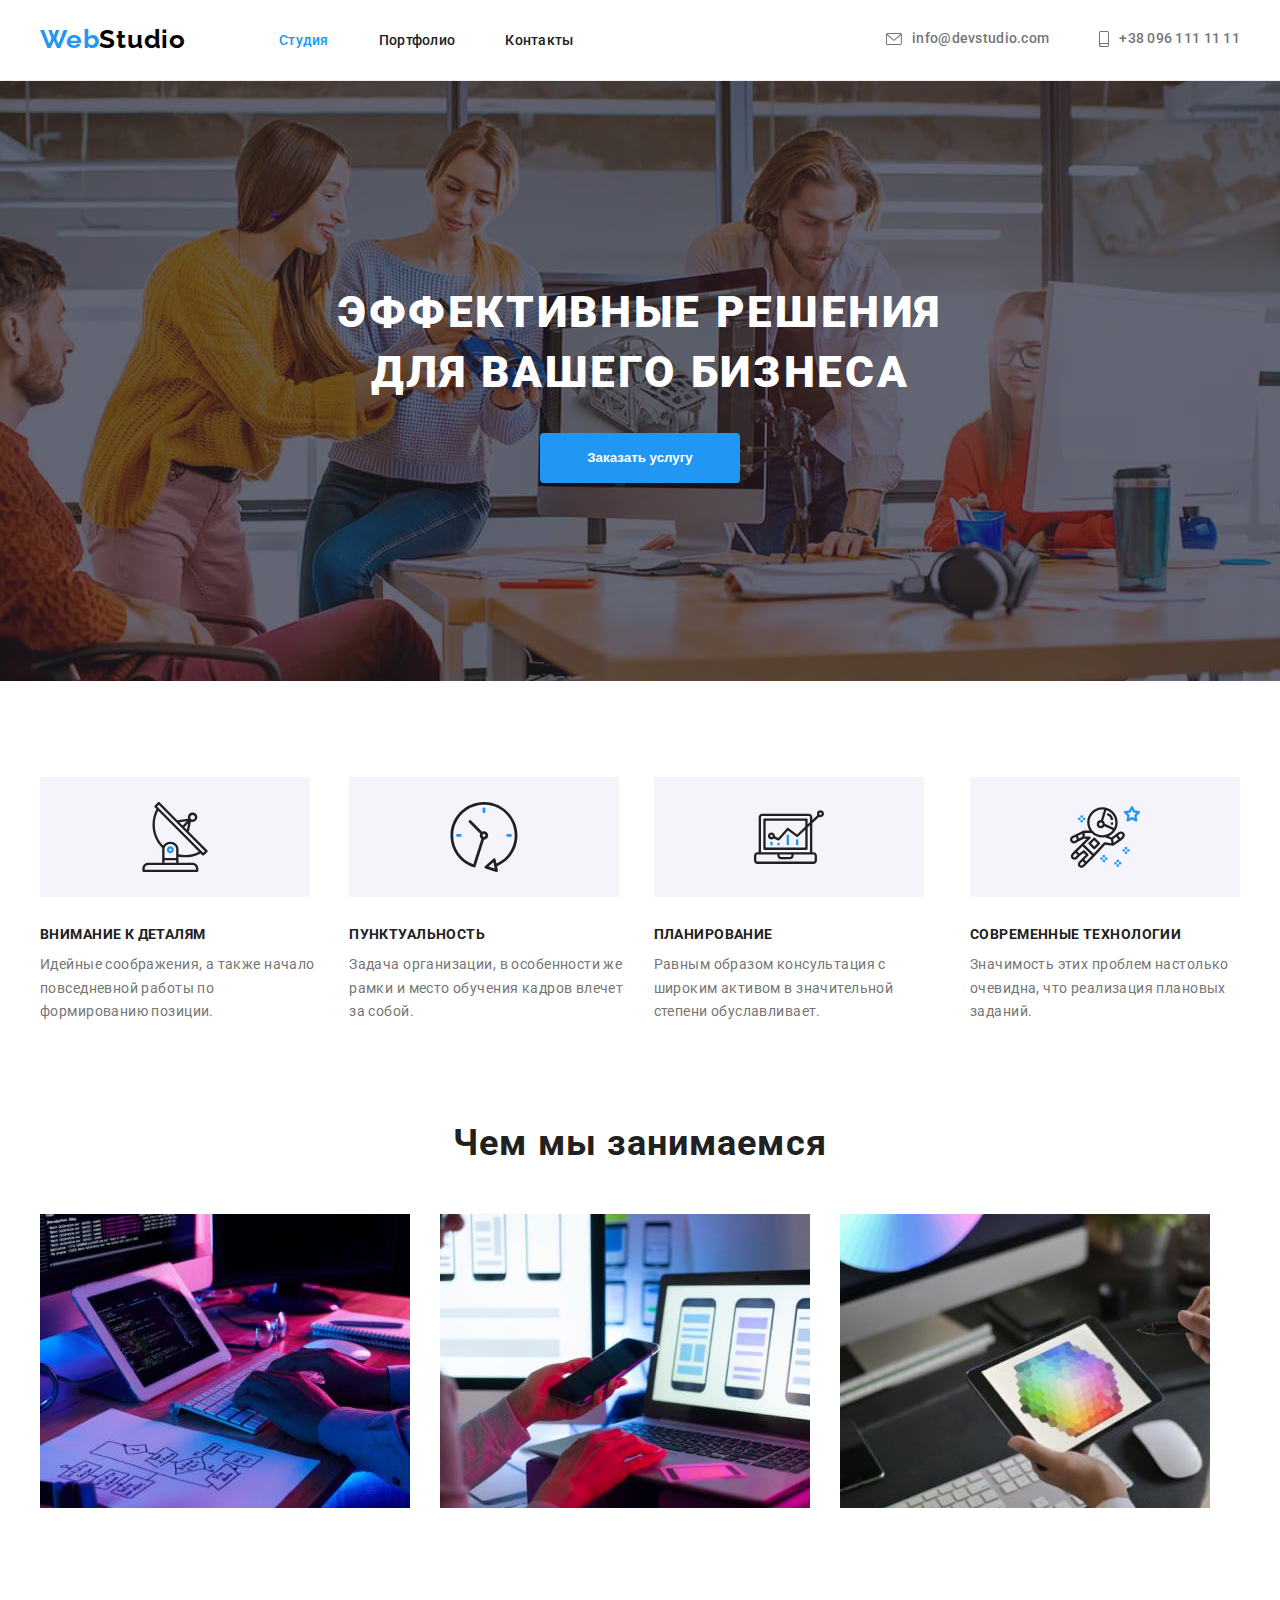
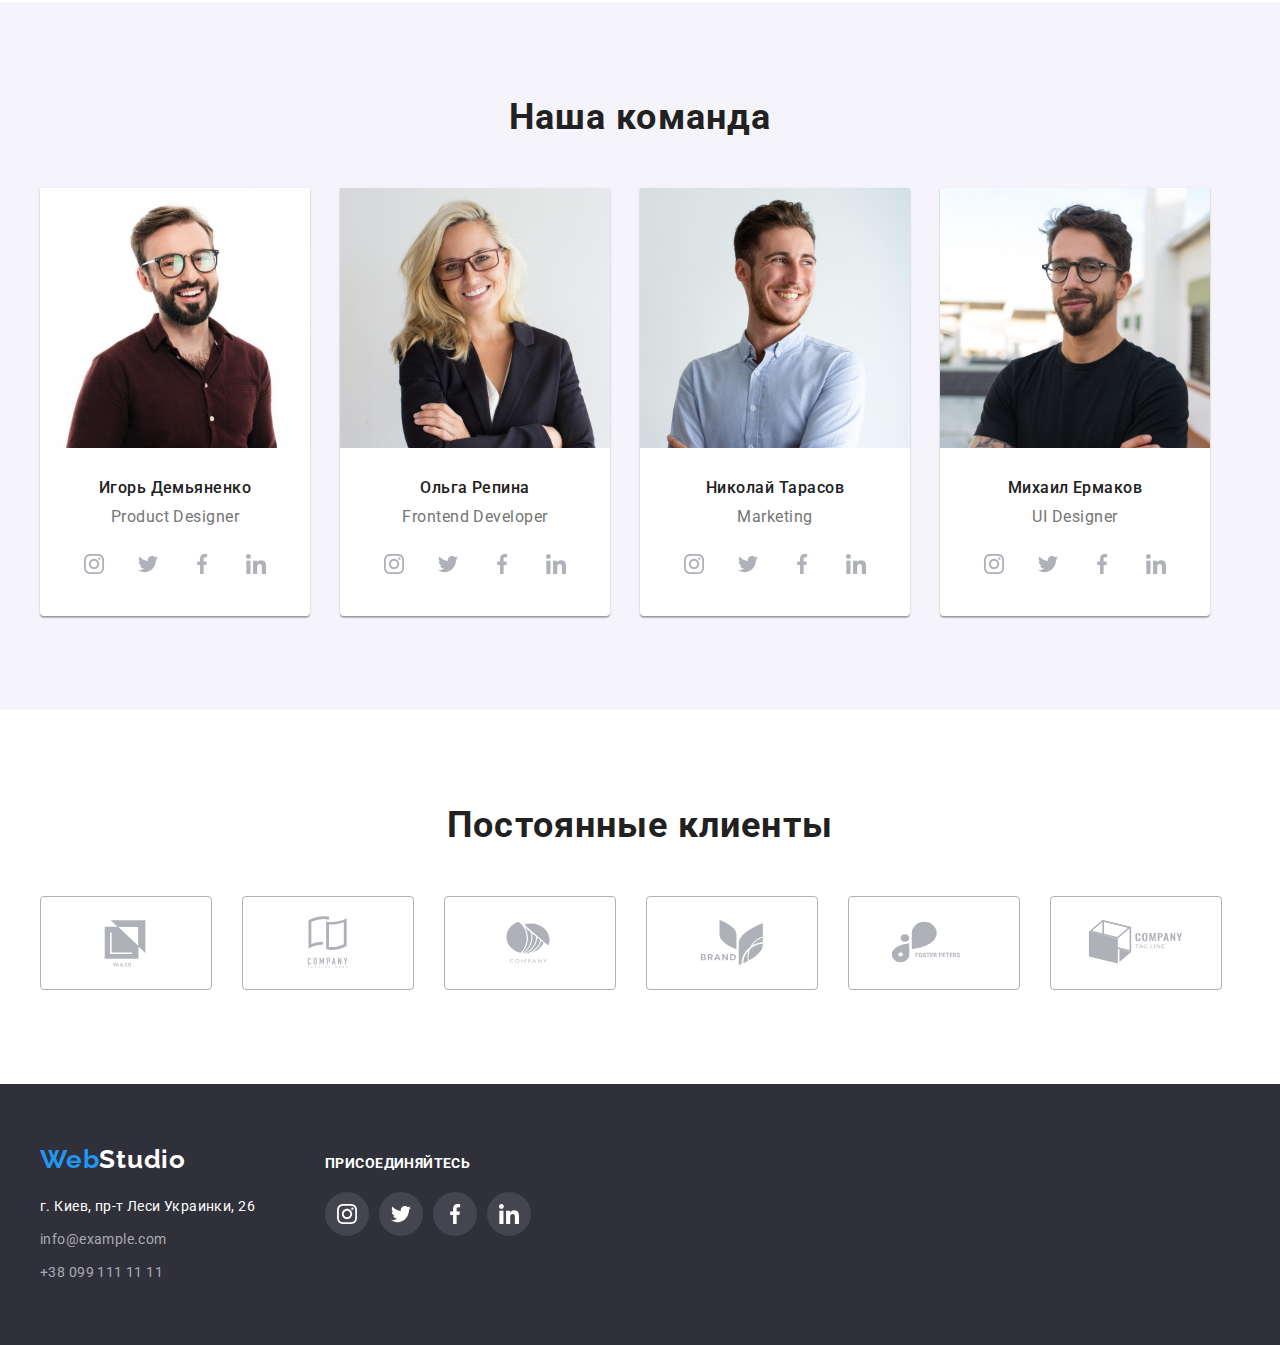
==== commit 86249f93: "частично хедер" ====
--- a/index.html
+++ b/index.html
@@ -55,7 +55,8 @@
             <svg
               class="icon-envelope"
               width="16"
-              height="12"            >
+              height="12"
+            >
               <use
                 href="./images/icon/icons.svg#icon-envelope"
                 class="envelope-item"
@@ -70,7 +71,8 @@
           <li class="header-contacts-item">
             <svg
               class="icon-smartphone"
-          
+              width="10"
+              height="16"
             >
               <use
                 href="./images/icon/icons.svg#icon-smartphone"
--- a/styles/styles.css
+++ b/styles/styles.css
@@ -144,11 +144,13 @@
 
 .icon-smartphone, .icon-envelope {
   margin-right: 10px;
-  fill:var(--text-color-secondary)
-}
-
-.icon-envelope {
-}
+  fill: var(--text-color-secondary);
+}
+
+/* .icon-envelope:hover {
+  fill: var(--text-colot-accent);
+} */
+
 
 /* ========================FOOTER====================== */
 
@@ -565,3 +567,4 @@
   line-height: 1.88;
   letter-spacing: 0.03em;
 }
+
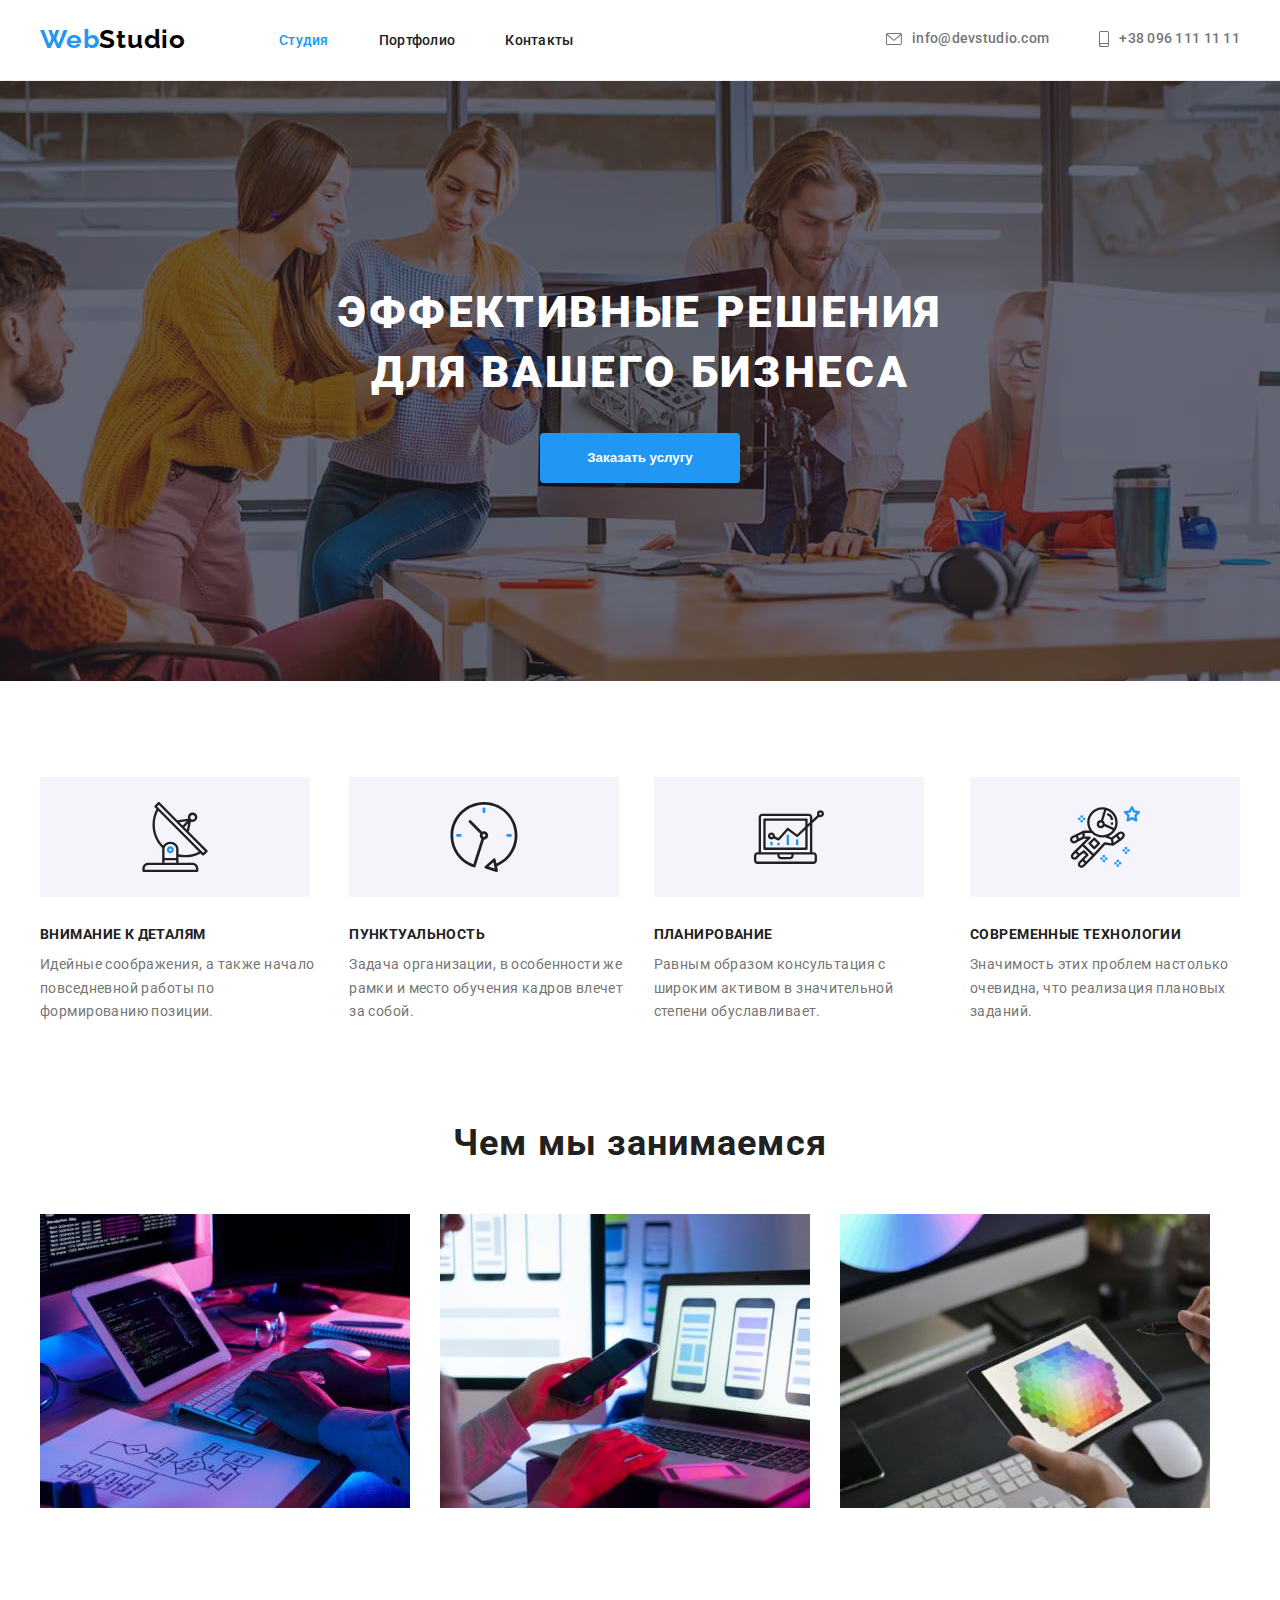
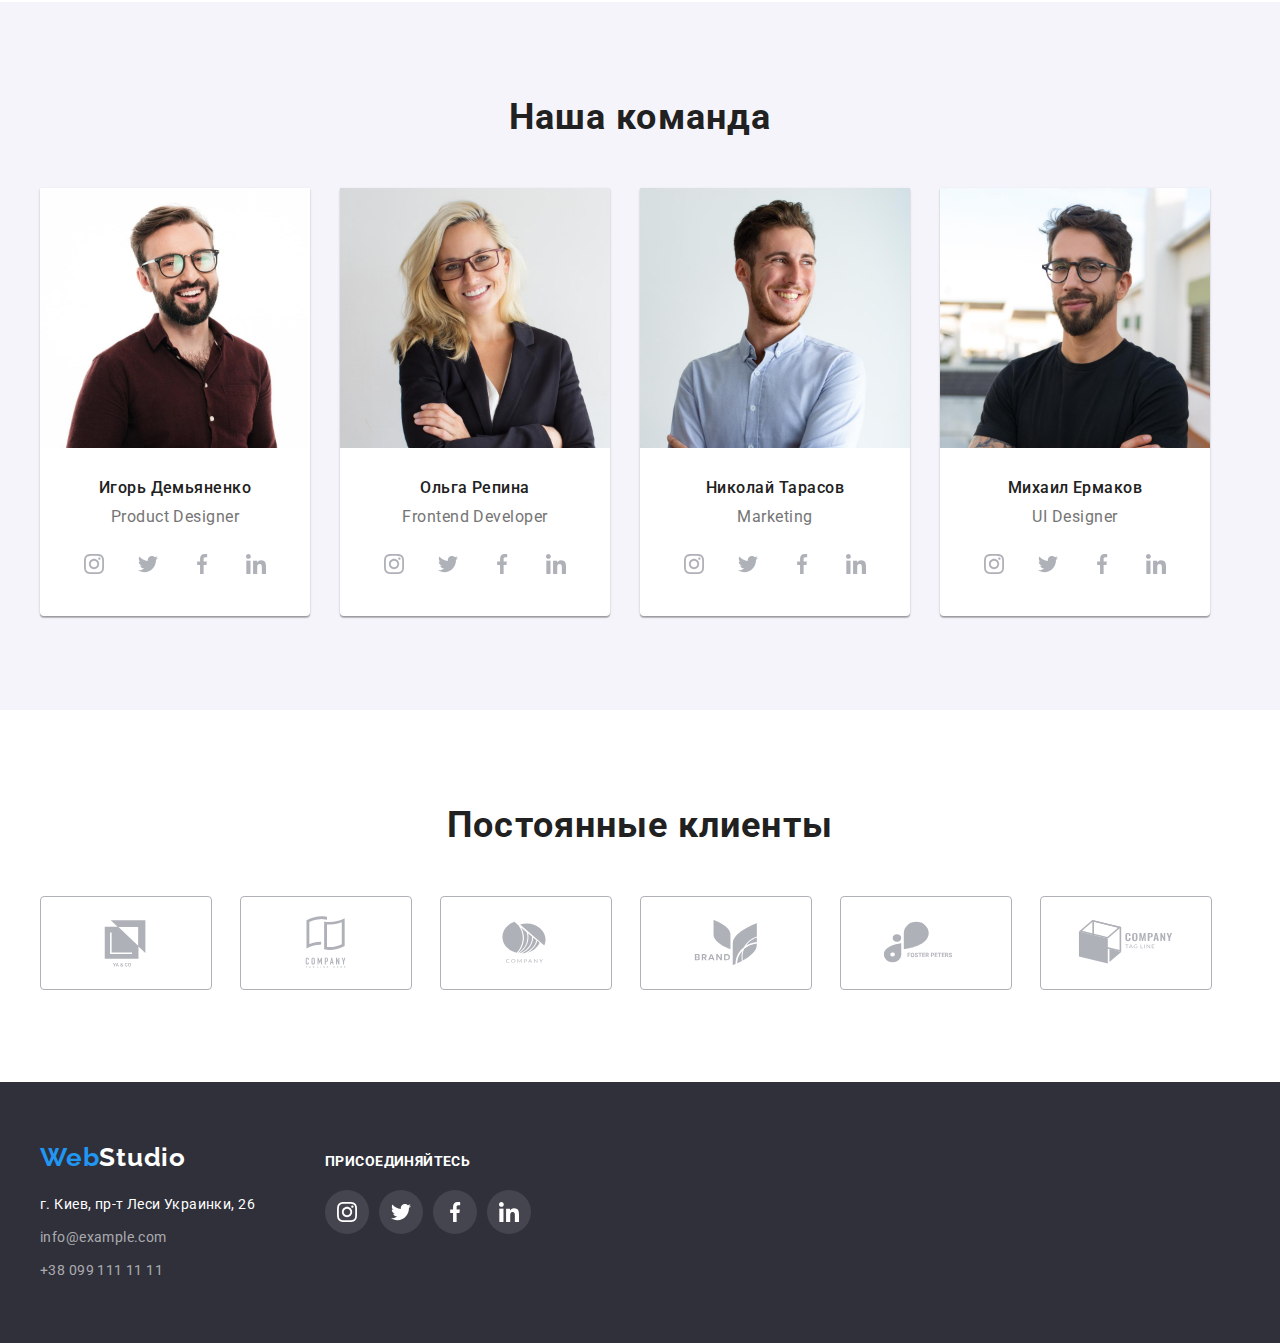
==== commit 7cc65cbc: ""наші клієнти" готово" ====
--- a/index.html
+++ b/index.html
@@ -52,37 +52,39 @@
         </nav>
         <ul class="header-contacts list">
           <li class="header-contacts-item">
-            <svg
-              class="icon-envelope"
-              width="16"
-              height="12"
-            >
-              <use
-                href="./images/icon/icons.svg#icon-envelope"
-                class="envelope-item"
-              ></use>
-            </svg>
             <a
               href="mailto:info@devstudio.com"
               class="contacts-link link"
-              >info@devstudio.com</a
+            >
+              <svg
+                class="icon-envelope"
+                width="16"
+                height="12"
+              >
+                <use
+                  href="./images/icon/icons.svg#icon-envelope"
+                  class="envelope-item"
+                ></use>
+              </svg>
+              info@devstudio.com</a
             >
           </li>
           <li class="header-contacts-item">
-            <svg
-              class="icon-smartphone"
-              width="10"
-              height="16"
-            >
-              <use
-                href="./images/icon/icons.svg#icon-smartphone"
-                class="envelope-item"
-              ></use>
-            </svg>
             <a
               href="tel:+380961111111"
               class="contacts-link link"
-              >+38 096 111 11 11</a
+            >
+              <svg
+                class="icon-smartphone"
+                width="10"
+                height="16"
+              >
+                <use
+                  href="./images/icon/icons.svg#icon-smartphone"
+                  class="envelope-item"
+                ></use>
+              </svg>
+              +38 096 111 11 11</a
             >
           </li>
         </ul>
@@ -512,72 +514,84 @@
           <h2 class="our-clients-header general-header">
             Постоянные клиенты
           </h2>
-          <ul class="client-list">
+          <ul class="client-list list">
             <li class="client-item">
-              <svg
-                class="client-icon"
-                width="106"
-                height="60"
-              >
-                <use
-                  href="./images/icon/icons.svg#icon-company-logo-4"
-                ></use>
-              </svg>
+              <a href="" class="client-link link"
+                ><svg
+                  class="client-icon"
+                  width="106"
+                  height="60"
+                >
+                  <use
+                    href="./images/icon/icons.svg#icon-company-logo-4"
+                  ></use>
+                </svg>
+              </a>
             </li>
             <li class="client-item">
-              <svg
-                class="client-icon"
-                width="106"
-                height="60"
-              >
-                <use
-                  href="./images/icon/icons.svg#icon-company-logo-3"
-                ></use>
-              </svg>
+              <a href="" class="client-link link">
+                <svg
+                  class="client-icon"
+                  width="106"
+                  height="60"
+                >
+                  <use
+                    href="./images/icon/icons.svg#icon-company-logo-3"
+                  ></use>
+                </svg>
+              </a>
             </li>
             <li class="client-item">
-              <svg
-                class="client-icon"
-                width="106"
-                height="60"
-              >
-                <use
-                  href="./images/icon/icons.svg#icon-company-logo-2"
-                ></use>
-              </svg>
+              <a href="" class="client-link link">
+                <svg
+                  class="client-icon"
+                  width="106"
+                  height="60"
+                >
+                  <use
+                    href="./images/icon/icons.svg#icon-company-logo-2"
+                  ></use>
+                </svg>
+              </a>
             </li>
             <li class="client-item">
-              <svg
-                class="client-icon"
-                width="106"
-                height="60"
-              >
-                <use
-                  href="./images/icon/icons.svg#icon-company-logo-6"
-                ></use>
-              </svg>
+              <a href="" class="client-link link">
+                <svg
+                  class="client-icon"
+                  width="106"
+                  height="60"
+                >
+                  <use
+                    href="./images/icon/icons.svg#icon-company-logo-6"
+                  ></use>
+                </svg>
+              </a>
             </li>
             <li class="client-item">
-              <svg
-                class="client-icon"
-                width="106"
-                height="60"
-              >
-                <use
-                  href="./images/icon/icons.svg#icon-company-logo-1"
-                ></use>
-              </svg>
+              <a href="" class="client-link link">
+                <svg
+                  class="client-icon"
+                  width="106"
+                  height="60"
+                >
+                  <use
+                    href="./images/icon/icons.svg#icon-company-logo-1"
+                  ></use>
+                </svg>
+              </a>
             </li>
             <li class="client-item">
-              <svg
-                class="client-icon"
-                width="106"
-                height="60"
-              >
-                <use
-                  href="./images/icon/icons.svg#icon-company-logo-5"
-                ></use>
-              </svg>
+              <a href="" class="client-link link">
+                <svg
+                  class="client-icon"
+                  width="106"
+                  height="60"
+                >
+                  <use
+                    href="./images/icon/icons.svg#icon-company-logo-5"
+                  ></use>
+                </svg>
+              </a>
             </li>
           </ul>
         </div>
--- a/styles/styles.css
+++ b/styles/styles.css
@@ -125,6 +125,9 @@
 }
 .contacts-link {
   color: var(--text-color-secondary);
+
+  display: flex;
+  align-items: center;
 }
 
 .header-contacts-item:not(:last-child) {
@@ -137,20 +140,11 @@
   align-items: center;
 }
 
-.header-contacts-item{
-  display: flex;
-  align-items: center;
-}
-
-.icon-smartphone, .icon-envelope {
+.icon-smartphone,
+.icon-envelope {
   margin-right: 10px;
-  fill: var(--text-color-secondary);
-}
-
-/* .icon-envelope:hover {
-  fill: var(--text-colot-accent);
-} */
-
+  fill: currentColor;
+}
 
 /* ========================FOOTER====================== */
 
@@ -435,7 +429,8 @@
   fill: var(--icon-fill);
 }
 
-.soc-link:hover .soc-icon {
+.soc-link:hover .soc-icon,
+.soc-link:focus .soc-icon {
   fill: var(--text-color-alt);
 }
 
@@ -449,32 +444,38 @@
 }
 
 .client-item {
-  display: flex;
-  justify-content: center;
-  align-items: center;
   margin-right: 30px;
 
   width: 170px;
   height: 92px;
+}
+
+.client-link:hover,
+.client-link:focus {
+  color: var(--text-colot-accent);
+  border: 1px solid var(--btn-color-social-focus);
+  cursor: pointer;
+}
+
+.client-item:nth-child(6) {
+  margin-right: 0;
+}
+
+.client-link {
+  display: flex;
+  justify-content: center;
+  align-items: center;
+  width: 170px;
+  height: 92px;
+
+  color: var(--icon-company-fill);
+
   border: 1px solid rgba(175, 177, 184, 1);
   border-radius: 4px;
 }
 
-.client-item:hover{
-  border: 1px solid var(--btn-color-social-focus);
-  cursor: pointer;
-}
-
-.client-item:hover .client-icon{
-  fill: var(--btn-color-social-focus)
-}
-
-.client-item:nth-child(6) {
-  margin-right: 0;
-}
-
 .client-icon {
-  fill: var(--icon-company-fill);
+  fill: currentColor;
 }
 
 /* ========================/// PORTFOLIO ///====================== */
@@ -506,6 +507,13 @@
   cursor: pointer;
 }
 
+.filter-btn:hover,
+.filter-btn:focus {
+  box-shadow: 0px 3px 1px rgba(0, 0, 0, 0.1),
+    0px 1px 2px rgba(0, 0, 0, 0.08),
+    0px 2px 2px rgba(0, 0, 0, 0.12);
+}
+
 .filter-btn-item:not(:last-child) {
   margin-right: 8px;
 }
@@ -533,6 +541,13 @@
   margin-bottom: 30px;
 }
 
+.gallery-item:hover,
+.gallery-item:focus {
+  box-shadow: 0px 1px 1px rgba(0, 0, 0, 0.12),
+    0px 4px 4px rgba(0, 0, 0, 0.06),
+    1px 4px 6px rgba(0, 0, 0, 0.16);
+}
+
 /* .gallery-item:not(:nth-child(3n)) {
   margin-right: 30px;
 }
@@ -567,4 +582,3 @@
   line-height: 1.88;
   letter-spacing: 0.03em;
 }
-
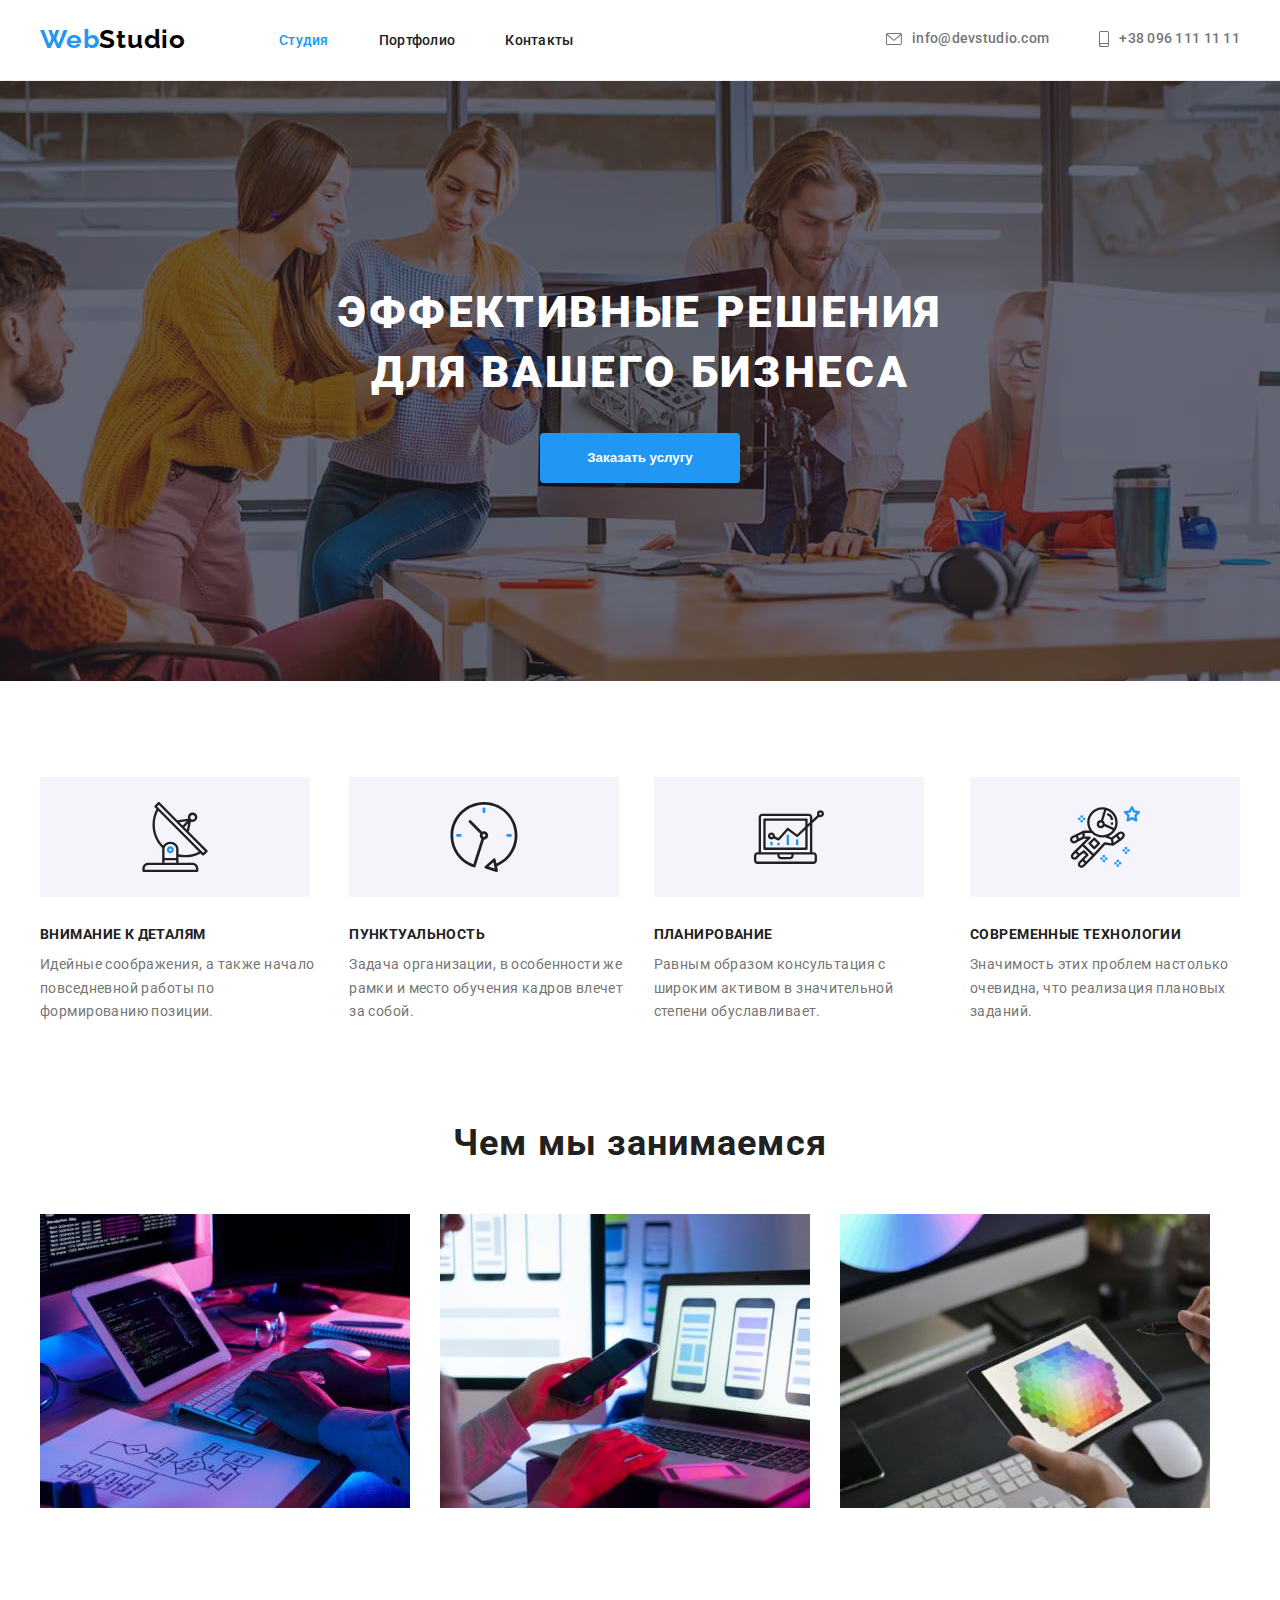
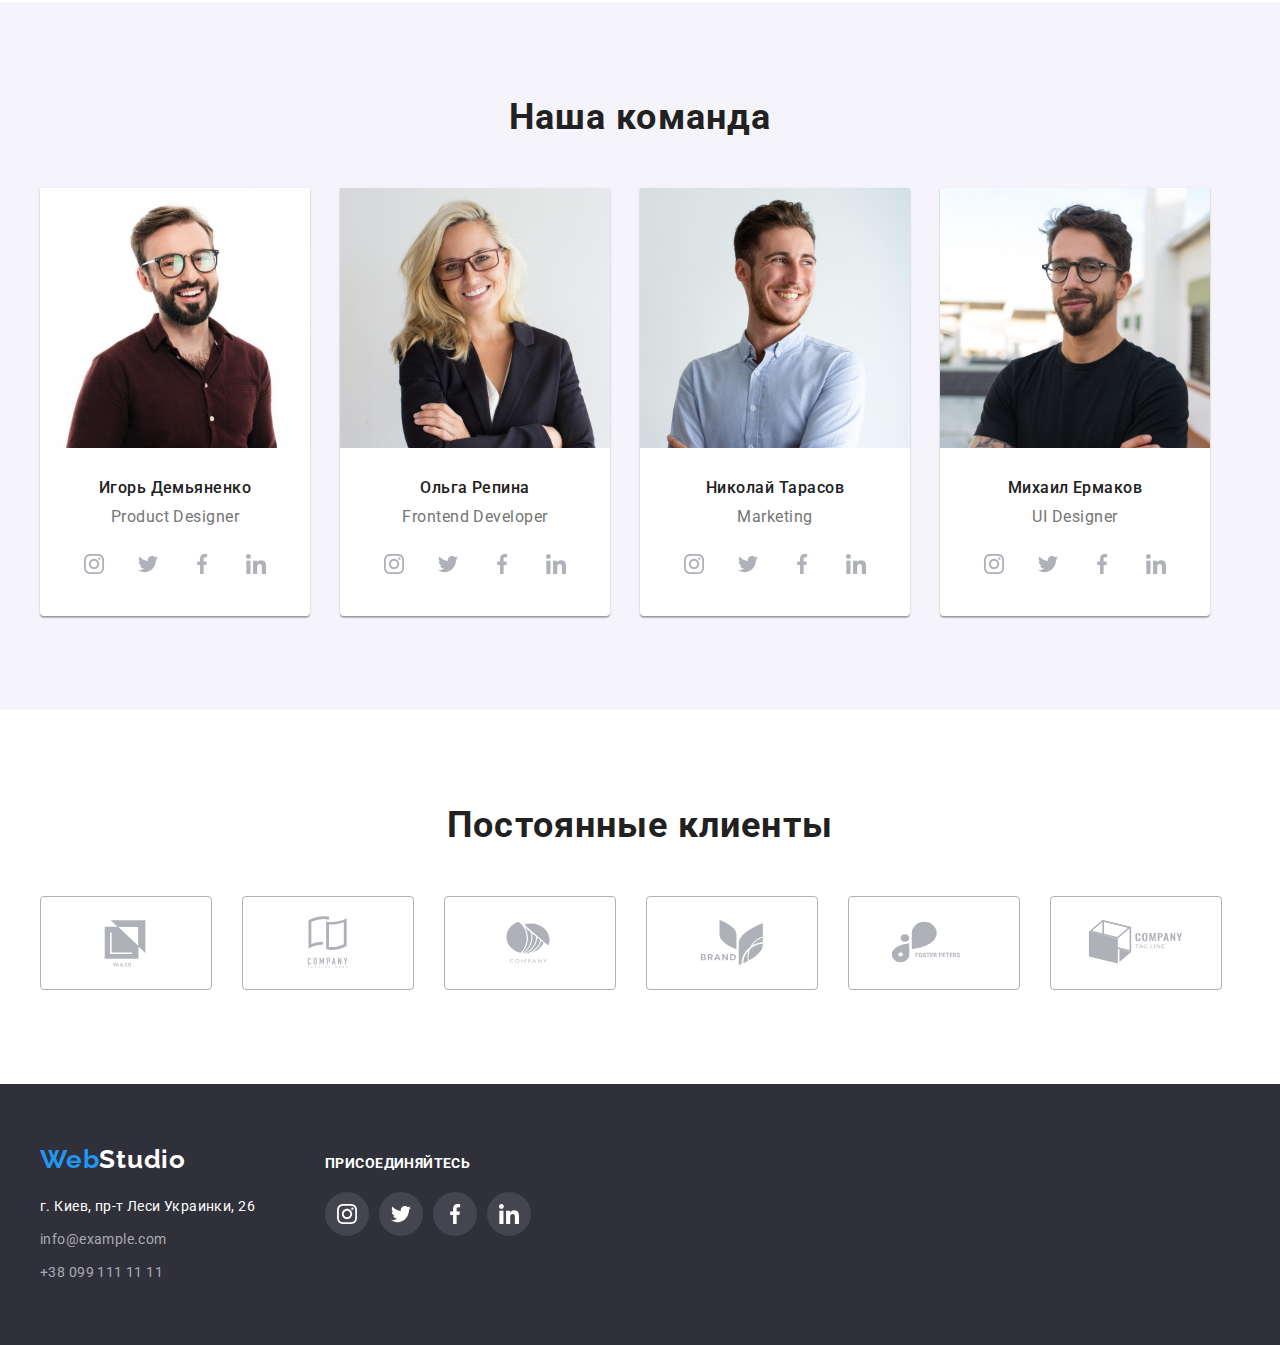
==== commit 49c85f4b: "Хедер портфоліо + фікс класу навігації хедера" ====
--- a/index.html
+++ b/index.html
@@ -32,19 +32,19 @@
             <li class="header-nav-item">
               <a
                 href="./index.html"
-                class="header-link current-page link"
+                class="header-nav-link current-page link"
                 >Студия</a
               >
             </li>
             <li class="header-nav-item">
               <a
                 href="./portfolio.html"
-                class="header-link link"
+                class="header-nav-link link"
                 >Портфолио</a
               >
             </li>
             <li class="header-nav-item">
-              <a href="" class="header-link link"
+              <a href="" class="header-nav-link link"
                 >Контакты</a
               >
             </li>
--- a/styles/styles.css
+++ b/styles/styles.css
@@ -63,6 +63,13 @@
   padding-bottom: 94px;
 }
 /* ========================HEADER====================== */
+
+/* щоб не робити ще один div зробив флексом цей контейнер, щоб вирівняти по висоті весь вміст футера */
+.header .container {
+  display: flex;
+  align-items: center;
+}
+
 .header {
   background-color: var(--text-color-alt);
   padding-top: 24px;
@@ -97,7 +104,7 @@
   color: var(--text-colot-accent);
 }
 
-.header-link,
+.header-nav-link,
 .header-contacts {
   color: var(--text-color-main);
   font-weight: 500;
@@ -112,9 +119,9 @@
   align-items: center;
 }
 
-.header-link:focus,
+.header-nav-link:focus,
 .contacts-link:focus,
-.header-link:hover,
+.header-nav-link:hover,
 .contacts-link:hover {
   color: var(--text-colot-accent);
   cursor: pointer;
@@ -132,12 +139,6 @@
 
 .header-contacts-item:not(:last-child) {
   margin-right: 50px;
-}
-
-/* щоб не робити ще один div зробив флексом цей контейнер, щоб вирівняти по висоті весь вміст футера */
-.header .container {
-  display: flex;
-  align-items: center;
 }
 
 .icon-smartphone,
@@ -445,9 +446,6 @@
 
 .client-item {
   margin-right: 30px;
-
-  width: 170px;
-  height: 92px;
 }
 
 .client-link:hover,
